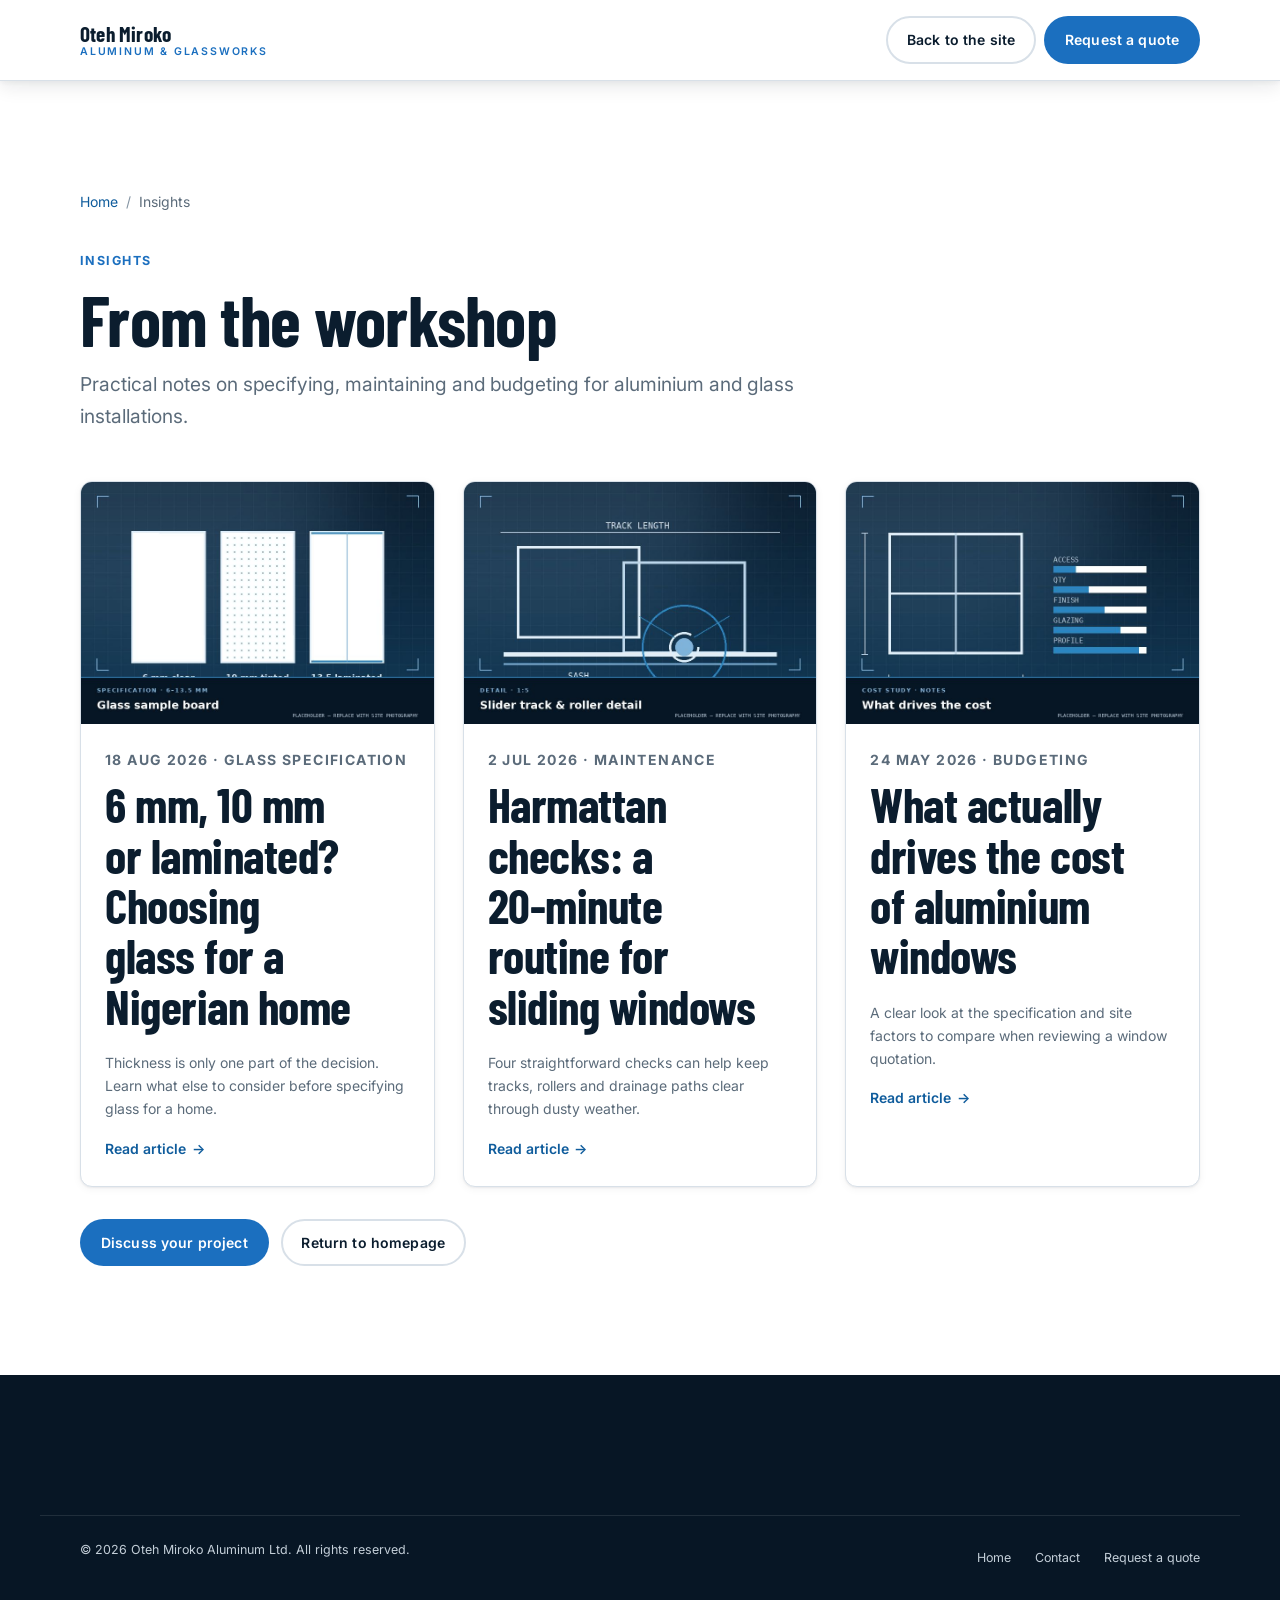
==== insights/index.html @ 76979c0b "Fix site navigation and wire destinations Co-authored-by: arena-agent <297053741+arena-agent@users.n" ====
<!DOCTYPE html>
<html lang="en">
<head>
  <meta charset="utf-8">
  <meta name="viewport" content="width=device-width, initial-scale=1">
  <title>Workshop Insights | Oteh Miroko Aluminum</title>
  <meta name="description" content="Practical notes on choosing glass, maintaining sliding windows and budgeting for aluminium windows in Nigeria.">
  <meta name="theme-color" content="#0B1D2E">
  <link rel="canonical" href="https://www.otehmirokoaluminum.com/insights/">
  <meta property="og:type" content="website">
  <meta property="og:site_name" content="Oteh Miroko Aluminum">
  <meta property="og:title" content="Workshop Insights | Oteh Miroko Aluminum">
  <meta property="og:description" content="Practical notes on specifying, maintaining and budgeting for aluminium and glass installations.">
  <meta property="og:url" content="https://www.otehmirokoaluminum.com/insights/">
  <link rel="icon" href="../images/logo.png">
  <link rel="apple-touch-icon" href="../images/apple-touch-icon.png">
  <link rel="preconnect" href="https://fonts.googleapis.com">
  <link rel="preconnect" href="https://fonts.gstatic.com" crossorigin>
  <link rel="stylesheet" href="https://fonts.googleapis.com/css2?family=Barlow+Condensed:wght@500;600;700&family=Inter:wght@400;500;600;700&display=swap">
  <link rel="stylesheet" href="../css/styles.css">
</head>
<body>
  <a class="skip-link" href="#main">Skip to main content</a>
  <header class="site-header" data-scrolled="true">
    <div class="container header__inner">
      <a class="brand" href="../index.html#home" aria-label="Oteh Miroko Aluminum — home">
        <span class="brand__text"><strong>Oteh Miroko</strong><span>Aluminum &amp; Glassworks</span></span>
      </a>
      <div class="nav__cta">
        <a class="btn btn--ghost" href="../index.html#blog">Back to the site</a>
        <a class="btn btn--primary" href="../index.html#quote">Request a quote</a>
      </div>
    </div>
  </header>

  <main id="main" class="section article-page">
    <div class="container">
      <nav aria-label="Breadcrumb">
        <ol class="breadcrumbs">
          <li><a href="../index.html#home">Home</a></li>
          <li aria-current="page">Insights</li>
        </ol>
      </nav>
      <header class="insights-index__head">
        <p class="eyebrow">Insights</p>
        <h1 class="section__title">From the workshop</h1>
        <p class="section__lede">Practical notes on specifying, maintaining and budgeting for aluminium and glass installations.</p>
      </header>

      <ul class="posts" role="list">
        <li class="post">
          <a class="post__link" href="glass-specification.html">
            <img src="../images/blog-glass-types.jpg" alt="Sample squares of clear, tinted and laminated glass stacked on a workshop bench" width="800" height="560" loading="lazy" decoding="async">
            <div class="post__body">
              <p class="post__meta"><time datetime="2026-08-18">18 Aug 2026</time> · <span>Glass specification</span></p>
              <h2>6 mm, 10 mm or laminated? Choosing glass for a Nigerian home</h2>
              <p>Thickness is only one part of the decision. Learn what else to consider before specifying glass for a home.</p>
              <span class="link-arrow">Read article <span aria-hidden="true">→</span></span>
            </div>
          </a>
        </li>
        <li class="post">
          <a class="post__link" href="window-maintenance.html">
            <img src="../images/blog-maintenance.jpg" alt="Technician applying silicone sealant along an aluminium window frame during maintenance" width="800" height="560" loading="lazy" decoding="async">
            <div class="post__body">
              <p class="post__meta"><time datetime="2026-07-02">2 Jul 2026</time> · <span>Maintenance</span></p>
              <h2>Harmattan checks: a 20-minute routine for sliding windows</h2>
              <p>Four straightforward checks can help keep tracks, rollers and drainage paths clear through dusty weather.</p>
              <span class="link-arrow">Read article <span aria-hidden="true">→</span></span>
            </div>
          </a>
        </li>
        <li class="post">
          <a class="post__link" href="window-cost-factors.html">
            <img src="../images/blog-cost-factors.jpg" alt="Aluminium profile offcuts and shop drawings on a fabrication table" width="800" height="560" loading="lazy" decoding="async">
            <div class="post__body">
              <p class="post__meta"><time datetime="2026-05-24">24 May 2026</time> · <span>Budgeting</span></p>
              <h2>What actually drives the cost of aluminium windows</h2>
              <p>A clear look at the specification and site factors to compare when reviewing a window quotation.</p>
              <span class="link-arrow">Read article <span aria-hidden="true">→</span></span>
            </div>
          </a>
        </li>
      </ul>

      <div class="insights-index__actions">
        <a class="btn btn--primary" href="../index.html#quote">Discuss your project</a>
        <a class="btn btn--ghost" href="../index.html#home">Return to homepage</a>
      </div>
    </div>
  </main>

  <footer class="site-footer">
    <div class="container footer__bar">
      <p>© 2026 Oteh Miroko Aluminum Ltd. All rights reserved.</p>
      <ul role="list">
        <li><a href="../index.html#home">Home</a></li>
        <li><a href="../index.html#contact">Contact</a></li>
        <li><a href="../index.html#quote">Request a quote</a></li>
      </ul>
    </div>
  </footer>
</body>
</html>
---- css/styles.css ----
/* =============================================================================
   OTEH MIROKO ALUMINUM — stylesheet
   -----------------------------------------------------------------------------
   Contents
   01. Design tokens (colour, type, spacing, elevation)
   02. Reset & base
   03. Utilities (container, buttons, links, eyebrows, forms primitives)
   04. Header & navigation
   05. Hero
   06. Strip / About
   07. Services
   08. Projects gallery
   09. Process (dark section)
   10. Testimonials carousel
   11. Blog cards
   12. Quote form
   13. Contact & map
   14. CTA band, Footer, Floaters
   15. Lightbox, overlay, toast
   16. Motion, reveal animations, scrollbar
   17. Print
   -----------------------------------------------------------------------------
   Approach: mobile-first, one breakpoint ladder (640 / 900 / 1200).
   All colour and type decisions live in tokens so the brand can be re-skinned
   by editing section 01 only.
   ============================================================================= */

/* =============================================================================
   01. DESIGN TOKENS
   Brand palette interprets the brief's "silver, blue, white" as:
   deep navy structure + engineering blue accent + brushed-silver neutrals.
   ============================================================================= */
:root {
  /* --- Brand colour --- */
  --navy-900: #071625;   /* darkest — footer, dark sections */
  --navy-800: #0b1d2e;   /* primary dark surface */
  --navy-700: #123a58;   /* raised dark surface, hovers */
  --blue-700: #0f5c9c;
  --blue-600: #1b6fbf;   /* primary action colour */
  --blue-500: #2e86c1;   /* accent / brand mark */
  --blue-300: #7fb3d9;   /* dark-surface accents */
  --blue-050: #eaf3fb;   /* tinted section background */

  --silver-900: #5b6b7a; /* secondary text */
  --silver-700: #8494a3;
  --silver-400: #c3ced8;
  --silver-300: #d8e0e8; /* borders */
  --silver-200: #e8eef4; /* tinted surface */
  --silver-100: #f4f7fa; /* light surface */
  --white: #ffffff;

  --success: #1e7d4f;
  --danger: #b32d2d;
  --warn: #a76500;

  /* --- Semantic aliases --- */
  --bg: var(--white);
  --bg-tint: var(--silver-100);
  --surface: var(--white);
  --surface-2: var(--silver-200);
  --text: var(--navy-800);
  --text-muted: var(--silver-900);
  --border: var(--silver-300);
  --brand: var(--blue-600);
  --brand-dark: var(--blue-700);
  --focus: #0b5fa5;

  /* --- Type --- */
  --font-display: "Barlow Condensed", "Arial Narrow", system-ui, sans-serif;
  --font-body: "Inter", system-ui, -apple-system, "Segoe UI", Roboto, Arial, sans-serif;

  /* Fluid type: clamp(min, preferred, max) removes most media-query work */
  --fs-xs: 0.78rem;
  --fs-sm: 0.875rem;
  --fs-base: clamp(1rem, 0.96rem + 0.2vw, 1.0625rem);
  --fs-lg: clamp(1.0625rem, 1rem + 0.35vw, 1.2rem);
  --fs-h4: clamp(1.0625rem, 1rem + 0.4vw, 1.25rem);
  --fs-h3: clamp(1.2rem, 1.05rem + 0.7vw, 1.5rem);
  --fs-h2: clamp(1.85rem, 1.35rem + 2.3vw, 3rem);
  --fs-h1: clamp(2.35rem, 1.4rem + 4.4vw, 4.4rem);

  /* --- Space & shape --- */
  --space-1: 0.25rem;
  --space-2: 0.5rem;
  --space-3: 0.75rem;
  --space-4: 1rem;
  --space-5: 1.5rem;
  --space-6: 2rem;
  --space-7: 3rem;
  --space-8: 4rem;
  --section-y: clamp(3.5rem, 2rem + 6vw, 7rem);
  --container: 1200px;
  --gutter: clamp(1rem, 0.4rem + 3vw, 2.5rem);
  --radius-sm: 6px;
  --radius: 12px;
  --radius-lg: 18px;

  /* --- Elevation: layered, low-contrast shadows read as "machined" not "floaty" --- */
  --shadow-1: 0 1px 2px rgba(7, 22, 37, .06), 0 2px 8px rgba(7, 22, 37, .05);
  --shadow-2: 0 6px 18px rgba(7, 22, 37, .09), 0 2px 6px rgba(7, 22, 37, .05);
  --shadow-3: 0 18px 45px rgba(7, 22, 37, .16);

  --header-h: 72px;
  --ease: cubic-bezier(.22, .61, .36, 1);
  --dur: 220ms;
}

/* =============================================================================
   02. RESET & BASE
   ============================================================================= */
*, *::before, *::after { box-sizing: border-box; }

/* Component display rules (e.g. grid/flex) must never override the HTML
   hidden attribute; otherwise transparent overlays can block every click. */
[hidden] { display: none !important; }

html {
  -webkit-text-size-adjust: 100%;
  /* scroll-behavior set here is the single source of truth for anchor jumps;
     JS respects prefers-reduced-motion by reading this same logic. */
  scroll-behavior: smooth;
  scroll-padding-top: calc(var(--header-h) + 16px);
}

body {
  margin: 0;
  background: var(--bg);
  color: var(--text);
  font-family: var(--font-body);
  font-size: var(--fs-base);
  line-height: 1.65;
  -webkit-font-smoothing: antialiased;
  overflow-x: hidden;
}

/* Lock scroll when the drawer or lightbox is open */
body.is-locked { overflow: hidden; }

img, svg, video { max-width: 100%; height: auto; display: block; }
figure { margin: 0; }
ul, ol { margin: 0; padding: 0; }
li { list-style: none; }            /* lists are used for layout, not bullets */
address { font-style: normal; }

h1, h2, h3, h4 {
  font-family: var(--font-display);
  font-weight: 700;
  line-height: 1.05;
  letter-spacing: -0.01em;
  margin: 0 0 var(--space-3);
  text-wrap: balance;               /* avoids orphan words in headings */
}
h1 { font-size: var(--fs-h1); }
h2 { font-size: var(--fs-h2); }
h3 { font-size: var(--fs-h3); letter-spacing: 0; }
h4 { font-size: var(--fs-h4); }
p { margin: 0 0 var(--space-4); }
p:last-child { margin-bottom: 0; }

a { color: var(--brand-dark); text-underline-offset: 3px; }
a:hover { color: var(--brand); }

/* Visible, high-contrast focus ring everywhere (WCAG 2.4.7 / 1.4.11) */
:focus-visible {
  outline: 3px solid var(--focus);
  outline-offset: 2px;
  border-radius: 3px;
}
/* Dark surfaces need a light ring to stay visible */
.section--dark :focus-visible,
.site-footer :focus-visible,
.hero :focus-visible,
.lightbox :focus-visible,
.cta-band :focus-visible { outline-color: #9fd0ff; }

/* Skip link: off-canvas until focused */
.skip-link {
  position: absolute; left: -9999px; top: 0; z-index: 100;
  background: var(--navy-800); color: var(--white);
  padding: var(--space-3) var(--space-4); border-radius: 0 0 var(--radius-sm) 0;
  font-weight: 600; text-decoration: none;
}
.skip-link:focus { left: 0; color: var(--white); }

/* Screen-reader-only text that becomes visible on focus */
.sr-only {
  position: absolute; width: 1px; height: 1px; padding: 0; margin: -1px;
  overflow: hidden; clip: rect(0 0 0 0); white-space: nowrap; border: 0;
}

/* =============================================================================
   03. UTILITIES
   ============================================================================= */
.container {
  width: 100%;
  max-width: var(--container);
  margin-inline: auto;
  padding-inline: var(--gutter);
}

.section { padding-block: var(--section-y); }
.section--tint { background: var(--bg-tint); }
.section--dark { background: var(--navy-800); color: var(--silver-200); }
.section--dark .section__title,
.section--dark h3 { color: var(--white); }
.section--dark .section__lede { color: var(--silver-400); }

.section__head { max-width: 68ch; margin-bottom: var(--space-7); }
.section__head--split {
  max-width: none;
  display: grid;
  gap: var(--space-5);
  align-items: end;
}
.section__title { margin-bottom: var(--space-3); }
.section__lede { color: var(--text-muted); font-size: var(--fs-lg); margin: 0; }

.eyebrow {
  display: inline-flex; align-items: center; gap: var(--space-2);
  font-family: var(--font-body);
  font-size: var(--fs-xs);
  font-weight: 700;
  letter-spacing: .12em;
  text-transform: uppercase;
  color: var(--brand);
  margin: 0 0 var(--space-3);
}
.eyebrow--light { color: var(--blue-300); }
.eyebrow__dot {
  width: 8px; height: 8px; border-radius: 50%;
  background: currentColor;
  box-shadow: 0 0 0 4px color-mix(in srgb, currentColor 22%, transparent);
}

.lede { font-size: var(--fs-lg); color: var(--text-muted); }
.grad {
  background: linear-gradient(100deg, var(--blue-300), var(--white) 60%, var(--blue-300));
  -webkit-background-clip: text; background-clip: text;
  color: transparent;
}

/* ---- Buttons --------------------------------------------------------------*/
.btn {
  --btn-bg: var(--brand);
  --btn-fg: var(--white);
  display: inline-flex; align-items: center; justify-content: center; gap: var(--space-2);
  padding: 0.72em 1.35em;
  min-height: 46px;                 /* comfortable touch target (WCAG 2.5.8) */
  border: 2px solid transparent;
  border-radius: 999px;
  background: var(--btn-bg); color: var(--btn-fg);
  font-family: var(--font-body);
  font-size: var(--fs-sm);
  font-weight: 600;
  letter-spacing: .01em;
  text-decoration: none;
  cursor: pointer;
  transition: transform var(--dur) var(--ease), box-shadow var(--dur) var(--ease),
              background-color var(--dur) var(--ease), color var(--dur) var(--ease),
              border-color var(--dur) var(--ease);
}
.btn:hover { transform: translateY(-2px); box-shadow: var(--shadow-2); color: var(--btn-fg); }
.btn:active { transform: translateY(0); }
.btn--lg { font-size: var(--fs-base); padding: 0.85em 1.75em; min-height: 54px; }
.btn--primary { --btn-bg: var(--blue-600); }
.btn--primary:hover { --btn-bg: var(--blue-700); }
.btn--ghost {
  --btn-bg: transparent; --btn-fg: var(--navy-800);
  border-color: var(--silver-300);
}
.btn--ghost:hover { --btn-bg: var(--silver-100); }
.btn--outline {
  --btn-bg: transparent; --btn-fg: var(--white);
  border-color: rgba(255, 255, 255, .55);
}
.btn--outline:hover { --btn-bg: rgba(255, 255, 255, .12); border-color: var(--white); }
.section--dark .btn--outline { --btn-fg: var(--white); }
.btn[disabled], .btn[aria-disabled="true"] { opacity: .6; pointer-events: none; }
.btn .icon { flex: none; }
.btn.is-loading .btn__label { opacity: .75; }
.btn__label { transition: opacity var(--dur) var(--ease); }

/* Inline "read more" style link with sliding arrow */
.link-arrow {
  display: inline-flex; align-items: center; gap: .4em;
  font-weight: 600; font-size: var(--fs-sm);
  color: var(--brand-dark); text-decoration: none;
  border-bottom: 2px solid transparent;
}
.link-arrow span { transition: transform var(--dur) var(--ease); }
.link-arrow:hover { border-bottom-color: currentColor; }
.link-arrow:hover span { transform: translateX(4px); }

/* ---- Tick lists ------------------------------------------------------------*/
.ticks { display: grid; gap: var(--space-3); margin: var(--space-5) 0; }
.ticks li {
  position: relative; padding-left: 2rem; font-size: var(--fs-sm); color: var(--text-muted);
}
.ticks li::before {
  content: ""; position: absolute; left: 0; top: .45em;
  width: 1.1em; height: .6em;
  border-left: 2.5px solid var(--brand); border-bottom: 2.5px solid var(--brand);
  transform: rotate(-45deg);
}
.ticks li strong { color: var(--text); }
.ticks--light li { color: var(--silver-400); }
.ticks--light li strong { color: var(--white); }
.ticks--light li::before { border-color: var(--blue-300); }

/* ---- Layout grids ----------------------------------------------------------*/
.grid-2 { display: grid; gap: clamp(1.75rem, 4vw, 4rem); align-items: start; }
/* Wide variant: used by the About block so the copy column out-weighs the photo */
.grid-2--wide { align-items: center; }

/* Generic responsive 2-up / 3-up pattern used by several sections */
.cards, .posts, .process, .gallery {
  display: grid;
  gap: clamp(1rem, 2.5vw, 1.75rem);
}

/* =============================================================================
   04. HEADER & NAVIGATION
   ============================================================================= */
.site-header {
  position: sticky; top: 0; z-index: 60;
  background: rgba(255, 255, 255, .92);
  -webkit-backdrop-filter: saturate(180%) blur(14px);
  backdrop-filter: saturate(180%) blur(14px);
  border-bottom: 1px solid var(--silver-300);
  transition: box-shadow var(--dur) var(--ease), background-color var(--dur) var(--ease);
}
.site-header[data-scrolled="true"] { box-shadow: var(--shadow-2); }

.header__inner {
  min-height: var(--header-h);
  display: flex; align-items: center; justify-content: space-between; gap: var(--space-4);
}

.brand {
  display: inline-flex; align-items: center; gap: var(--space-3);
  text-decoration: none; color: inherit; flex: none;
}
.brand__mark svg { display: block; }
.brand__text { display: grid; line-height: 1.05; }
.brand__text strong {
  font-family: var(--font-display); font-size: 1.32rem; font-weight: 700;
  letter-spacing: .01em; color: var(--navy-800);
}
.brand__text span {
  font-size: .66rem; font-weight: 600; letter-spacing: .17em;
  text-transform: uppercase; color: var(--brand);
}

/* Desktop nav */
.nav { display: flex; align-items: center; gap: var(--space-5); }
.nav__list { display: flex; align-items: center; gap: var(--space-1); }
.nav__link {
  position: relative;
  display: inline-flex; align-items: center; gap: .35em;
  padding: .55rem .7rem;
  font-size: var(--fs-sm); font-weight: 600; color: var(--navy-800);
  text-decoration: none; border-radius: var(--radius-sm);
  transition: color var(--dur) var(--ease), background-color var(--dur) var(--ease);
}
.nav__link:hover { color: var(--brand-dark); background: var(--silver-100); }
/* Underline indicator for the active section (JS sets aria-current) */
.nav__link[aria-current="page"] { color: var(--brand-dark); }
.nav__link[aria-current="page"]::after {
  content: ""; position: absolute; left: .7rem; right: .7rem; bottom: .18rem;
  height: 2.5px; background: var(--brand); border-radius: 2px;
}
.nav__chev { transition: transform var(--dur) var(--ease); }

/* Services dropdown */
.nav__has-menu { position: relative; }
.nav__menu {
  position: absolute; top: calc(100% + 10px); left: 0; min-width: 260px;
  background: var(--white); border: 1px solid var(--silver-300);
  border-radius: var(--radius); box-shadow: var(--shadow-3);
  padding: var(--space-2);
  display: grid; gap: 2px;
  opacity: 0; visibility: hidden; transform: translateY(-8px);
  transition: opacity var(--dur) var(--ease), transform var(--dur) var(--ease), visibility var(--dur);
}
.nav__has-menu:hover .nav__menu,
.nav__has-menu:focus-within .nav__menu,
.nav__menu[data-open="true"] { opacity: 1; visibility: visible; transform: translateY(0); }
.nav__menu a {
  display: block; padding: .6rem .75rem; border-radius: var(--radius-sm);
  font-size: var(--fs-sm); font-weight: 500; color: var(--navy-800); text-decoration: none;
}
.nav__menu a:hover { background: var(--blue-050); color: var(--brand-dark); }
.nav__cta { display: flex; align-items: center; gap: var(--space-2); }

/* Hamburger */
.nav-toggle {
  display: none;
  width: 48px; height: 48px; padding: 0;
  background: transparent; border: 1px solid var(--silver-300);
  border-radius: var(--radius-sm); cursor: pointer;
}
.nav-toggle__bars { display: grid; gap: 5px; margin: 0 auto; width: 22px; }
.nav-toggle__bars i {
  display: block; height: 2.5px; background: var(--navy-800); border-radius: 2px;
  transition: transform var(--dur) var(--ease), opacity var(--dur) var(--ease);
}
.nav-toggle[aria-expanded="true"] i:nth-child(1) { transform: translateY(7.5px) rotate(45deg); }
.nav-toggle[aria-expanded="true"] i:nth-child(2) { opacity: 0; }
.nav-toggle[aria-expanded="true"] i:nth-child(3) { transform: translateY(-7.5px) rotate(-45deg); }

/* Scroll progress bar */
.scroll-progress {
  height: 3px; width: 0;
  background: linear-gradient(90deg, var(--blue-500), var(--blue-700));
  transition: width 90ms linear;
}

/* =============================================================================
   05. HERO
   ============================================================================= */
.hero {
  position: relative;
  isolation: isolate;
  min-height: clamp(560px, 88vh, 900px);
  display: grid; align-items: center;
  padding-block: clamp(3rem, 8vw, 6rem) clamp(4rem, 9vw, 7rem);
  background: var(--navy-900);
  color: var(--white);
  overflow: hidden;
}
.hero__media { position: absolute; inset: 0; z-index: -2; }
.hero__media img { width: 100%; height: 100%; object-fit: cover; object-position: center 40%; }
.hero__scrim {
  position: absolute; inset: 0;
  background:
    linear-gradient(180deg, rgba(7,22,37,.92) 0%, rgba(7,22,37,.72) 42%, rgba(7,22,37,.94) 100%),
    linear-gradient(90deg, rgba(7,22,37,.9) 0%, rgba(7,22,37,.35) 65%, transparent 100%);
}
/* Decorative mullion grid: pure CSS, reinforces the product metaphor */
.hero__grid {
  position: absolute; inset: 0; z-index: -1; pointer-events: none;
  background-image:
    linear-gradient(to right, rgba(255,255,255,.055) 1px, transparent 1px),
    linear-gradient(to bottom, rgba(255,255,255,.055) 1px, transparent 1px);
  background-size: 96px 96px;
  mask-image: linear-gradient(180deg, transparent, #000 30%, #000 70%, transparent);
}
.hero__inner { max-width: 60rem; }
.hero__title { font-size: var(--fs-h1); margin-bottom: var(--space-4); }
.hero__lede {
  font-size: clamp(1.02rem, .95rem + .5vw, 1.25rem);
  color: #d5e2ee; max-width: 46rem; margin-bottom: var(--space-6);
}
.hero__actions { display: flex; flex-wrap: wrap; gap: var(--space-3); margin-bottom: var(--space-7); }

.stats {
  display: grid; grid-template-columns: repeat(2, minmax(0, 1fr));
  gap: var(--space-5) var(--space-4);
  margin: 0; padding-top: var(--space-6);
  border-top: 1px solid rgba(255,255,255,.16);
}
.stat dt {
  order: 2; font-size: var(--fs-xs); letter-spacing: .06em; text-transform: uppercase;
  color: var(--silver-400); font-weight: 600; margin-top: .35rem;
}
.stat dd {
  order: 1; margin: 0;
  font-family: var(--font-display); font-size: clamp(1.9rem, 1.3rem + 2vw, 2.8rem);
  font-weight: 700; line-height: 1; color: var(--white);
}
.stat { display: flex; flex-direction: column; }

/* =============================================================================
   06. MATERIAL STRIP / ABOUT
   ============================================================================= */
.strip { background: var(--navy-800); color: var(--silver-300); padding-block: var(--space-5); }
.strip__label {
  font-size: var(--fs-xs); text-transform: uppercase; letter-spacing: .14em;
  font-weight: 700; color: var(--blue-300); margin: 0 0 var(--space-3);
}
.strip__list {
  display: flex; flex-wrap: wrap; gap: var(--space-3) var(--space-6);
  font-size: var(--fs-sm); font-weight: 500;
}
.strip__list li { position: relative; }
.strip__list li + li::before {
  content: ""; position: absolute; left: calc(var(--space-6) / -2); top: 50%;
  width: 4px; height: 4px; border-radius: 50%; background: var(--blue-500);
  transform: translate(-50%, -50%);
}

.about__copy { max-width: 46rem; }
.about__media { position: relative; }
.about__media img {
  width: 100%; border-radius: var(--radius-lg); box-shadow: var(--shadow-3);
  aspect-ratio: 4 / 5; object-fit: cover;
}
.badge-card {
  position: absolute; right: clamp(-1rem, -2vw, 0rem); bottom: clamp(-1rem, -2vw, 1rem);
  max-width: 20rem;
  background: var(--white); border: 1px solid var(--silver-300);
  border-left: 4px solid var(--brand);
  border-radius: var(--radius); box-shadow: var(--shadow-3);
  padding: var(--space-4) var(--space-5);
}
.badge-card strong { display: block; font-family: var(--font-display); font-size: 1.15rem; }
.badge-card span { font-size: var(--fs-sm); color: var(--text-muted); }
.about__actions { display: flex; flex-wrap: wrap; align-items: center; gap: var(--space-5); margin-top: var(--space-6); }

/* =============================================================================
   07. SERVICES
   ============================================================================= */
.cards { grid-template-columns: 1fr; }
.card {
  position: relative;
  background: var(--surface);
  border: 1px solid var(--silver-300);
  border-radius: var(--radius);
  padding: var(--space-5);
  box-shadow: var(--shadow-1);
  transition: transform var(--dur) var(--ease), box-shadow var(--dur) var(--ease),
              border-color var(--dur) var(--ease);
}
.card::after {                       /* top accent line grows on hover */
  content: ""; position: absolute; left: var(--space-5); right: var(--space-5); top: -1px;
  height: 3px; border-radius: 0 0 3px 3px;
  background: linear-gradient(90deg, var(--blue-500), var(--blue-700));
  transform: scaleX(0); transform-origin: left;
  transition: transform 320ms var(--ease);
}
.card:hover { transform: translateY(-4px); box-shadow: var(--shadow-2); border-color: var(--silver-400); }
.card:hover::after { transform: scaleX(1); }
.card__icon {
  display: inline-grid; place-items: center;
  width: 52px; height: 52px; margin-bottom: var(--space-4);
  border-radius: var(--radius-sm);
  background: var(--blue-050); color: var(--brand-dark);
}
.card h3 { margin-bottom: var(--space-2); }
.card p { font-size: var(--fs-sm); color: var(--text-muted); }
.card__meta { display: flex; flex-wrap: wrap; gap: var(--space-2); margin-top: var(--space-4); }
.card__meta li {
  font-size: var(--fs-xs); font-weight: 600; letter-spacing: .02em;
  padding: .28rem .6rem; border-radius: 999px;
  background: var(--silver-100); color: var(--silver-900); border: 1px solid var(--silver-300);
}
.card--cta {
  background: linear-gradient(150deg, var(--navy-800), var(--navy-700));
  border-color: transparent; color: var(--silver-200);
  display: flex; flex-direction: column; justify-content: center; gap: var(--space-3);
}
.card--cta h3 { color: var(--white); }
.card--cta p { color: var(--silver-300); }
.card--cta .btn { align-self: start; margin-top: var(--space-2); }

/* =============================================================================
   08. PROJECTS GALLERY
   ============================================================================= */
.filters { display: flex; flex-wrap: wrap; gap: var(--space-2); }
.filter {
  padding: .5rem 1rem; min-height: 42px;
  background: var(--white); color: var(--text-muted);
  border: 1px solid var(--silver-300); border-radius: 999px;
  font-family: var(--font-body); font-size: var(--fs-sm); font-weight: 600;
  cursor: pointer;
  transition: all var(--dur) var(--ease);
}
.filter:hover { border-color: var(--silver-400); color: var(--navy-800); }
.filter.is-active { background: var(--navy-800); border-color: var(--navy-800); color: var(--white); }

.gallery { grid-template-columns: 1fr; }
.gallery__item { transition: opacity 260ms var(--ease), transform 260ms var(--ease); }
/* JS toggles [hidden] after the fade so layout collapses cleanly */
.gallery__item[hidden] { display: none; }
.gallery__item.is-fading { opacity: 0; transform: scale(.97); }

.gallery__link {
  position: relative; display: block; overflow: hidden;
  border-radius: var(--radius); background: var(--silver-200);
  aspect-ratio: 4 / 3;
  box-shadow: var(--shadow-1);
}
.gallery__link img {
  width: 100%; height: 100%; object-fit: cover;
  transition: transform 600ms var(--ease), filter var(--dur) var(--ease);
}
.gallery__link:hover img,
.gallery__link:focus-visible img { transform: scale(1.06); }
.gallery__zoom {
  position: absolute; right: var(--space-3); top: var(--space-3);
  width: 38px; height: 38px; display: grid; place-items: center;
  background: rgba(11, 29, 46, .78); color: var(--white);
  border-radius: 50%; font-size: 1.1rem;
  opacity: 0; transform: translateY(-6px);
  transition: opacity var(--dur) var(--ease), transform var(--dur) var(--ease);
}
.gallery__link:hover .gallery__zoom,
.gallery__link:focus-visible .gallery__zoom { opacity: 1; transform: translateY(0); }

.gallery figcaption {
  padding: var(--space-3) 0 0;
  display: flex; flex-direction: column;
}
.gallery figcaption strong { font-family: var(--font-display); font-size: 1.12rem; }
.gallery figcaption span { font-size: var(--fs-sm); color: var(--text-muted); }
.gallery__empty { text-align: center; color: var(--text-muted); padding-block: var(--space-6); }

/* =============================================================================
   09. PROCESS (dark)
   ============================================================================= */
.process { grid-template-columns: 1fr; counter-reset: step; }
.step {
  position: relative;
  padding: var(--space-5) 0 0;
  border-top: 1px solid rgba(255,255,255,.16);
}
.step__num {
  display: block; font-family: var(--font-display); font-size: 2.4rem;
  line-height: 1; color: var(--blue-500); margin-bottom: var(--space-2);
  opacity: .9;
}
.step h3 { font-size: 1.22rem; margin-bottom: var(--space-2); }
.step p { font-size: var(--fs-sm); color: var(--silver-400); }

.why {
  margin-top: var(--space-7); padding-top: var(--space-6);
  border-top: 1px solid rgba(255,255,255,.16);
}
.why__title { font-size: var(--fs-h3); margin-bottom: var(--space-5); }
.why__list { display: grid; gap: var(--space-5); }
.why__list li { display: grid; gap: .3rem; }
.why__list strong {
  font-family: var(--font-display); font-size: 1.15rem; color: var(--white); letter-spacing: .01em;
}
.why__list span { font-size: var(--fs-sm); color: var(--silver-400); }

/* =============================================================================
   10. TESTIMONIALS CAROUSEL
   ============================================================================= */
.carousel { position: relative; }
.carousel__viewport { overflow: hidden; }
.carousel__track {
  display: flex;
  transition: transform 480ms var(--ease);
  will-change: transform;
}
.carousel__slide { min-width: 100%; flex: 0 0 100%; padding: 2px; }
.quote {
  background: var(--white); border: 1px solid var(--silver-300);
  border-radius: var(--radius-lg); box-shadow: var(--shadow-1);
  padding: clamp(1.5rem, 3vw, 2.5rem);
  height: 100%;
  display: grid; gap: var(--space-4); align-content: start;
}
.quote__stars { color: #e8a33d; letter-spacing: .12em; font-size: 1.05rem; }
.quote blockquote { margin: 0; }
.quote blockquote p {
  font-family: var(--font-display); font-weight: 500;
  font-size: clamp(1.15rem, 1rem + .9vw, 1.6rem);
  line-height: 1.35; color: var(--navy-800); margin: 0;
}
.quote figcaption { display: grid; font-size: var(--fs-sm); }
.quote figcaption strong { color: var(--navy-800); }
.quote figcaption span { color: var(--text-muted); }

.carousel__controls {
  display: flex; align-items: center; justify-content: center;
  gap: var(--space-4); margin-top: var(--space-6);
}
.carousel__btn {
  width: 48px; height: 48px; display: grid; place-items: center;
  background: var(--white); border: 1px solid var(--silver-300);
  border-radius: 50%; color: var(--navy-800); cursor: pointer;
  transition: all var(--dur) var(--ease);
}
.carousel__btn:hover { background: var(--navy-800); color: var(--white); border-color: var(--navy-800); }
.carousel__dots { display: flex; gap: var(--space-2); }
.carousel__dot {
  width: 11px; height: 11px; padding: 0; border-radius: 50%;
  background: var(--silver-400); border: none; cursor: pointer;
  transition: all var(--dur) var(--ease);
}
.carousel__dot[aria-selected="true"] { background: var(--brand); width: 30px; border-radius: 999px; }

/* =============================================================================
   11. BLOG CARDS
   ============================================================================= */
.posts { grid-template-columns: 1fr; }
.post {
  background: var(--surface); border: 1px solid var(--silver-300);
  border-radius: var(--radius); overflow: hidden; box-shadow: var(--shadow-1);
  transition: transform var(--dur) var(--ease), box-shadow var(--dur) var(--ease);
}
.post:hover { transform: translateY(-4px); box-shadow: var(--shadow-2); }
.post__link { display: block; color: inherit; text-decoration: none; height: 100%; }
.post__link img { width: 100%; aspect-ratio: 16 / 11; object-fit: cover; }
.post__body { padding: var(--space-5); display: grid; gap: var(--space-2); }
.post__meta {
  font-size: var(--fs-xs); text-transform: uppercase; letter-spacing: .1em;
  font-weight: 700; color: var(--brand); margin: 0;
}
.post h3 { font-size: 1.25rem; margin: 0; }
.post__body p { font-size: var(--fs-sm); color: var(--text-muted); margin: 0; }
.post__body .link-arrow { margin-top: var(--space-2); }

/* =============================================================================
   ARTICLE / INSIGHTS PAGES
   ============================================================================= */
.article-page { min-height: 65vh; }
.breadcrumbs {
  display: flex; flex-wrap: wrap; align-items: center; gap: var(--space-2);
  margin-bottom: var(--space-6); color: var(--text-muted); font-size: var(--fs-sm);
}
.breadcrumbs li { list-style: none; }
.breadcrumbs li + li::before { content: "/"; margin-right: var(--space-2); color: var(--silver-700); }
.breadcrumbs a { color: var(--brand-dark); text-decoration: none; }
.breadcrumbs a:hover { text-decoration: underline; }
.article { max-width: 820px; margin-inline: auto; }
.article__header { margin-bottom: var(--space-6); }
.article__header .section__title { max-width: 20ch; }
.article__meta { color: var(--text-muted); font-size: var(--fs-sm); margin-top: var(--space-3); }
.article__hero { margin: 0 0 var(--space-7); }
.article__hero img { width: 100%; max-height: 520px; object-fit: cover; border-radius: var(--radius-lg); }
.article__content { display: grid; gap: var(--space-4); color: var(--text-muted); line-height: 1.8; }
.article__content h2 { color: var(--navy-800); margin: var(--space-4) 0 0; }
.article__content h3 { color: var(--navy-800); margin: var(--space-3) 0 0; }
.article__list { display: grid; gap: var(--space-3); padding-left: 1.25rem; }
.article__list li { list-style: disc; }
.article__cta {
  margin-top: var(--space-7); padding: clamp(1.25rem, 3vw, 2rem);
  display: flex; flex-wrap: wrap; align-items: center; justify-content: space-between;
  gap: var(--space-4); background: var(--silver-100); border: 1px solid var(--silver-300);
  border-radius: var(--radius-lg);
}
.article__cta h2 { margin: 0 0 var(--space-2); font-size: var(--fs-h3); }
.article__cta p { margin: 0; color: var(--text-muted); }
.insights-index__head { max-width: 70ch; margin-bottom: var(--space-7); }
.insights-index__actions { display: flex; flex-wrap: wrap; gap: var(--space-3); margin-top: var(--space-6); }

/* =============================================================================
   12. QUOTE FORM
   ============================================================================= */
.section--quote { background: linear-gradient(160deg, var(--navy-900), var(--navy-800) 55%, #0d3350); color: var(--silver-200); }
.section--quote .section__title { color: var(--white); }
.quote-intro .section__lede { color: var(--silver-400); }
.quote-intro__contact { display: grid; gap: var(--space-2); margin-top: var(--space-6); font-size: var(--fs-sm); }
.quote-intro__contact a { color: var(--white); font-weight: 600; text-decoration: none; }
.quote-intro__contact a:hover { color: var(--blue-300); text-decoration: underline; }

.form {
  background: var(--white); color: var(--text);
  border-radius: var(--radius-lg); box-shadow: var(--shadow-3);
  padding: clamp(1.25rem, 3vw, 2.25rem);
  display: grid; gap: var(--space-4);
}
.form__row { display: grid; gap: var(--space-4); }
.field { display: grid; gap: .4rem; }
.field label {
  font-size: var(--fs-sm); font-weight: 600; color: var(--navy-800);
}
.req { color: var(--danger); }
.opt { font-weight: 400; color: var(--text-muted); font-size: var(--fs-xs); }

/* Inputs: 16px min font-size prevents iOS Safari zoom-on-focus */
.form input[type="text"], .form input[type="tel"], .form input[type="email"],
.form input[type="file"], .form select, .form textarea {
  width: 100%; min-height: 50px;
  padding: .75rem .9rem;
  font-family: var(--font-body); font-size: 1rem; color: var(--text);
  background: var(--white);
  border: 1.5px solid var(--silver-300); border-radius: var(--radius-sm);
  transition: border-color var(--dur) var(--ease), box-shadow var(--dur) var(--ease);
}
.form textarea { min-height: 130px; resize: vertical; line-height: 1.6; }
.form select {
  appearance: none;
  background-image: url("data:image/svg+xml,%3Csvg xmlns='http://www.w3.org/2000/svg' viewBox='0 0 12 8'%3E%3Cpath d='M1 1.5 6 6.5l5-5' fill='none' stroke='%235b6b7a' stroke-width='1.8' stroke-linecap='round'/%3E%3C/svg%3E");
  background-repeat: no-repeat; background-position: right 1rem center; background-size: 12px;
  padding-right: 2.6rem;
}
.form input:hover, .form select:hover, .form textarea:hover { border-color: var(--silver-400); }
.form input:focus, .form select:focus, .form textarea:focus {
  border-color: var(--brand); box-shadow: 0 0 0 4px rgba(27, 111, 191, .16); outline: none;
}
/* Inputs use :focus (not :focus-visible) since only keyboard/typing reaches them;
   the box-shadow above is the visible focus indicator for WCAG 2.4.7. */

/* Error state: colour + icon + text, never colour alone (WCAG 1.4.1) */
.field.has-error input, .field.has-error select, .field.has-error textarea
{ border-color: var(--danger); background: #fdf5f5; }
.field.has-error input[type="checkbox"] { outline: 2px solid var(--danger); outline-offset: 2px; }
.field__error {
  display: flex; align-items: flex-start; gap: .4rem;
  font-size: var(--fs-xs); font-weight: 600; color: var(--danger); margin: 0;
}
.field__error::before { content: "⚠"; font-size: .95em; line-height: 1.5; }
.field__hint { font-size: var(--fs-xs); color: var(--text-muted); margin: 0; }

.field--check { grid-template-columns: auto 1fr; align-items: start; gap: .6rem; }
.field--check input[type="checkbox"] {
  width: 22px; height: 22px; margin-top: .15rem; accent-color: var(--brand);
}
.field--check label { font-weight: 500; font-size: var(--fs-sm); }
.field--check .field__error { grid-column: 1 / -1; }

/* File input styling with an accessible visually-hidden native control */
.form input[type="file"] { padding: .55rem; cursor: pointer; }
.form input[type="file"]::file-selector-button {
  margin-right: .75rem; padding: .5rem .9rem;
  background: var(--silver-100); color: var(--navy-800);
  border: 1px solid var(--silver-300); border-radius: var(--radius-sm);
  font-family: var(--font-body); font-weight: 600; font-size: var(--fs-sm); cursor: pointer;
}

.form__actions { display: flex; flex-wrap: wrap; align-items: center; gap: var(--space-4); }
.form__note { font-size: var(--fs-xs); color: var(--text-muted); margin: 0; }

/* Spinner: CSS-only, animated only while submitting */
.btn__spinner { display: none; width: 18px; height: 18px; border-radius: 50%;
  border: 2.5px solid rgba(255,255,255,.4); border-top-color: var(--white);
  animation: spin 700ms linear infinite; }
.btn.is-loading .btn__spinner { display: block; }
@keyframes spin { to { transform: rotate(360deg); } }

.form__status {
  padding: var(--space-4); border-radius: var(--radius-sm);
  font-size: var(--fs-sm); font-weight: 500;
  border-left: 4px solid var(--brand); background: var(--blue-050); color: var(--navy-800);
}
.form__status[data-state="success"] { border-left-color: var(--success); background: #eefaf3; }
.form__status[data-state="error"] { border-left-color: var(--danger); background: #fdf2f2; }

.hp { position: absolute; left: -9999px; opacity: 0; height: 0; overflow: hidden; }

/* =============================================================================
   13. CONTACT & MAP
   ============================================================================= */
.contact { display: grid; gap: clamp(1.5rem, 4vw, 3rem); }
.contact__info { align-content: start; min-width: 0; }
.contact__list { display: grid; gap: var(--space-5); }
.contact__list li { display: grid; grid-template-columns: auto 1fr; gap: var(--space-4); }
.contact__ico {
  display: grid; place-items: center;
  width: 46px; height: 46px; border-radius: var(--radius-sm);
  background: var(--blue-050); font-size: 1.15rem;
}
.contact__list h3 { font-family: var(--font-body); font-size: var(--fs-sm); font-weight: 700;
  text-transform: uppercase; letter-spacing: .1em; color: var(--brand); margin: 0 0 .25rem; }
.contact__list p, .contact__list address { font-size: var(--fs-sm); color: var(--text-muted); margin: 0; line-height: 1.7; }

.map { position: relative; min-height: 380px; border-radius: var(--radius-lg); overflow: hidden; box-shadow: var(--shadow-2); border: 1px solid var(--silver-300); }
.map__poster { position: absolute; inset: 0; }
.map__poster img { width: 100%; height: 100%; object-fit: cover; }
.map__poster-body {
  position: absolute; left: 50%; top: 50%; transform: translate(-50%, -50%);
  width: min(92%, 22rem);
  background: rgba(255,255,255,.96); border-radius: var(--radius);
  padding: var(--space-5); text-align: center; box-shadow: var(--shadow-3);
}
.map__poster-body p { font-size: var(--fs-sm); color: var(--text-muted); }
.map__note { font-size: var(--fs-xs); color: var(--silver-900); margin: var(--space-3) 0 0; }
.map__frame { position: absolute; inset: 0; }
.map__frame iframe { width: 100%; height: 100%; border: 0; }

/* =============================================================================
   14. CTA BAND, FOOTER, FLOATERS
   ============================================================================= */
.cta-band {
  background: linear-gradient(120deg, var(--blue-700), var(--navy-800) 70%);
  color: var(--white);
  padding-block: var(--section-y);
}
.cta-band__inner { text-align: center; max-width: 52rem; margin-inline: auto; }
.cta-band h2 { color: var(--white); margin-bottom: var(--space-3); }
.cta-band p { color: #cfe0ef; font-size: var(--fs-lg); margin-bottom: var(--space-6); }
.cta-band__actions { display: flex; flex-wrap: wrap; gap: var(--space-3); justify-content: center; }

.site-footer {
  background: var(--navy-900); color: var(--silver-400);
  padding-top: clamp(3rem, 6vw, 5rem);
  font-size: var(--fs-sm);
}
.footer__grid { display: grid; gap: var(--space-7); }
.footer__brand { max-width: 34rem; }
.footer__logo {
  font-family: var(--font-display); font-size: 1.6rem; font-weight: 700;
  color: var(--white); margin: 0 0 var(--space-3);
}
.footer__logo span { color: var(--blue-300); }
.footer__blurb { max-width: 34ch; }
.socials { display: flex; gap: var(--space-3); margin-top: var(--space-5); }
.socials a {
  display: grid; place-items: center; width: 42px; height: 42px;
  border-radius: 50%; background: rgba(255,255,255,.07); color: var(--silver-300);
  transition: all var(--dur) var(--ease);
}
.socials a:hover { background: var(--blue-600); color: var(--white); transform: translateY(-3px); }

.footer__col h2 {
  font-family: var(--font-body); font-size: var(--fs-xs); font-weight: 700;
  text-transform: uppercase; letter-spacing: .12em; color: var(--white);
  margin: 0 0 var(--space-4);
}
.footer__col ul { display: grid; gap: var(--space-2); }
.footer__col a { color: var(--silver-400); text-decoration: none; }
.footer__col a:hover { color: var(--white); text-decoration: underline; }

.footer__bar {
  margin-top: clamp(2.5rem, 5vw, 4rem);
  padding-block: var(--space-5);
  border-top: 1px solid rgba(255,255,255,.1);
  display: flex; flex-wrap: wrap; gap: var(--space-3) var(--space-6);
  align-items: center; justify-content: space-between;
  font-size: var(--fs-xs);
}
.footer__bar ul { display: flex; gap: var(--space-5); }
.footer__bar a { color: var(--silver-400); text-decoration: none; }
.footer__bar a:hover { color: var(--white); }

.floaters {
  position: fixed; right: clamp(.75rem, 2vw, 1.5rem); bottom: clamp(.75rem, 2vw, 1.5rem);
  z-index: 55; display: grid; gap: var(--space-3);
}
.floater {
  width: 52px; height: 52px; display: grid; place-items: center;
  border: none; border-radius: 50%; cursor: pointer;
  box-shadow: var(--shadow-2); color: var(--white);
  transition: transform var(--dur) var(--ease), background-color var(--dur) var(--ease);
}
.floater:hover { transform: translateY(-3px) scale(1.04); }
.floater--wa { background: #25d366; }
.floater--top { background: var(--navy-800); }

/* =============================================================================
   15. LIGHTBOX / OVERLAY / TOAST
   ============================================================================= */
.overlay {
  position: fixed; inset: 0; z-index: 90;
  background: rgba(5, 15, 25, .7);
  -webkit-backdrop-filter: blur(3px); backdrop-filter: blur(3px);
  opacity: 0; transition: opacity var(--dur) var(--ease);
}
.overlay.is-open { opacity: 1; }

.lightbox {
  position: fixed; inset: 0; z-index: 100;
  display: grid; place-items: center;
  background: rgba(5, 13, 22, .95);
  padding: clamp(.75rem, 3vw, 2rem);
  opacity: 0; transition: opacity var(--dur) var(--ease);
}
.lightbox.is-open { opacity: 1; }
.lightbox__inner {
  position: relative; width: min(1100px, 100%);
  display: grid; place-items: center;
}
.lightbox__figure { display: grid; gap: var(--space-3); justify-items: center; width: 100%; }
.lightbox__figure img {
  max-height: min(72vh, 720px); width: auto; max-width: 100%;
  border-radius: var(--radius); box-shadow: var(--shadow-3);
  background: var(--navy-800);
}
.lightbox__figure figcaption {
  max-width: 68ch; text-align: center; color: var(--silver-300);
  font-size: var(--fs-sm); line-height: 1.6;
}
.lightbox__counter {
  font-size: var(--fs-xs); letter-spacing: .1em; color: var(--blue-300); margin: 0;
  font-weight: 600;
}
.lightbox__close {
  position: absolute; right: 0; top: -3.25rem;
  width: 46px; height: 46px; font-size: 1.9rem; line-height: 1;
  background: rgba(255,255,255,.1); color: var(--white);
  border: 1px solid rgba(255,255,255,.25); border-radius: 50%;
  cursor: pointer; transition: background-color var(--dur) var(--ease);
}
.lightbox__close:hover { background: rgba(255,255,255,.22); }
.lightbox__nav {
  position: absolute; top: 50%; transform: translateY(-50%);
  width: 52px; height: 52px; display: grid; place-items: center;
  background: rgba(255,255,255,.1); color: var(--white);
  border: 1px solid rgba(255,255,255,.25); border-radius: 50%;
  cursor: pointer; transition: background-color var(--dur) var(--ease);
}
.lightbox__nav:hover { background: rgba(255,255,255,.24); }
.lightbox__nav--prev { left: clamp(-.5rem, -2vw, -4.5rem); }
.lightbox__nav--next { right: clamp(-.5rem, -2vw, -4.5rem); }

.toast {
  position: fixed; left: 50%; bottom: 1.5rem; transform: translate(-50%, 140%);
  z-index: 110; max-width: min(92vw, 30rem);
  background: var(--navy-800); color: var(--white);
  padding: var(--space-4) var(--space-5); border-radius: var(--radius);
  box-shadow: var(--shadow-3); font-size: var(--fs-sm); font-weight: 500;
  transition: transform 320ms var(--ease);
}
.toast.is-open { transform: translate(-50%, 0); }
.toast[data-state="error"] { background: var(--danger); }

/* =============================================================================
   16. MOTION / REVEAL / SCROLLBAR
   ============================================================================= */
/* Progressive enhancement: content is fully visible with JS disabled.
   The inline script in <head> adds .js-ready to <html>, which "arms" the
   animation. Without JS these rules never apply, so nothing can be stranded
   at opacity:0 — a common cause of "blank page" SEO/no-JS failures. */
.reveal { opacity: 1; }
.js-ready .reveal { opacity: 0; transform: translateY(22px); }
.js-ready .reveal.is-visible {
  opacity: 1; transform: none;
  transition: opacity 620ms var(--ease), transform 620ms var(--ease);
}

/* Custom scrollbar (progressive enhancement; ignored by Firefox's older UA) */
::-webkit-scrollbar { width: 12px; height: 12px; }
::-webkit-scrollbar-track { background: var(--silver-100); }
::-webkit-scrollbar-thumb { background: var(--silver-400); border-radius: 999px; border: 3px solid var(--silver-100); }
::-webkit-scrollbar-thumb:hover { background: var(--silver-900); }

/* =============================================================================
   RESPONSIVE LADDER — mobile-first, three upward breakpoints
   ============================================================================= */

/* ---- ≥ 640px : large phones / small tablets ------------------------------- */
@media (min-width: 40em) {
  .stats { grid-template-columns: repeat(4, minmax(0, 1fr)); }
  .cards { grid-template-columns: repeat(2, minmax(0, 1fr)); }
  .gallery { grid-template-columns: repeat(2, minmax(0, 1fr)); }
  .process { grid-template-columns: repeat(2, minmax(0, 1fr)); }
  .posts { grid-template-columns: repeat(2, minmax(0, 1fr)); }
  .form__row { grid-template-columns: repeat(2, minmax(0, 1fr)); }
  .footer__grid { grid-template-columns: repeat(2, minmax(0, 1fr)); }
}

/* ---- ≥ 900px : tablets landscape / small laptops -------------------------- */
@media (min-width: 56.25em) {
  :root { --header-h: 80px; }
  .cards { grid-template-columns: repeat(3, minmax(0, 1fr)); }
  .posts { grid-template-columns: repeat(3, minmax(0, 1fr)); }
  .process { grid-template-columns: repeat(3, minmax(0, 1fr)); }
  .why__list { grid-template-columns: repeat(2, minmax(0, 1fr)); }
  .section__head--split { grid-template-columns: 1.4fr auto; }
  .grid-2 { grid-template-columns: repeat(2, minmax(0, 1fr)); align-items: center; }
  .footer__grid { grid-template-columns: 1.6fr 1fr 1fr 1fr; }
  .contact { grid-template-columns: 1fr 1.15fr; align-items: stretch; }
  .map { min-height: 100%; }
}

/* ---- ≥ 1200px : desktop --------------------------------------------------- */
@media (min-width: 75em) {
  .gallery { grid-template-columns: repeat(3, minmax(0, 1fr)); }
  .about__media img { aspect-ratio: 5 / 6; }
  .grid-2--wide { grid-template-columns: minmax(0, .85fr) minmax(0, 1.15fr); }
}

/* ---- Mobile navigation drawer (< 900px) ----------------------------------- */
@media (max-width: 56.24em) {
  .nav-toggle { display: block; }

  .nav {
    position: fixed; inset: var(--header-h) 0 0 auto;
    width: min(88vw, 360px);
    background: var(--white);
    border-left: 1px solid var(--silver-300);
    box-shadow: var(--shadow-3);
    flex-direction: column; align-items: stretch; justify-content: flex-start;
    gap: var(--space-3);
    padding: var(--space-5) var(--space-5) var(--space-8);
    overflow-y: auto;
    /* visibility:hidden (not just translate) so the off-canvas links can never
       receive focus while the drawer is closed. The 0s/300ms delay lets the
       slide-out animation finish before the element is hidden. */
    visibility: hidden;
    transform: translateX(105%);
    transition: transform 300ms var(--ease), visibility 0s linear 300ms;
    z-index: 60;
  }
  .nav.is-open {
    visibility: visible;
    transform: translateX(0);
    transition: transform 300ms var(--ease), visibility 0s;
  }
  .nav__list { flex-direction: column; align-items: stretch; gap: 2px; }
  .nav__link {
    padding: .85rem .5rem; font-size: 1.02rem;
    border-bottom: 1px solid var(--silver-200); border-radius: 0;
    justify-content: space-between;
  }
  .nav__link[aria-current="page"]::after { display: none; }
  .nav__link[aria-current="page"] { color: var(--brand-dark); background: var(--blue-050); }
  /* Dropdown becomes an accordion inside the drawer */
  .nav__menu {
    position: static; opacity: 1; visibility: visible; transform: none;
    box-shadow: none; border: none; padding: 0 0 var(--space-2) var(--space-3);
    display: none;
  }
  .nav__menu[data-open="true"] { display: grid; }
  .nav__has-menu > .nav__link[aria-expanded="true"] .nav__chev { transform: rotate(180deg); }
  .nav__cta { flex-direction: column; align-items: stretch; gap: var(--space-3); margin-top: var(--space-4); }
  .nav__cta .btn { width: 100%; }
  .map { min-height: 420px; }
}

/* =============================================================================
   17. PREFERS-REDUCED-MOTION (WCAG 2.3.3)
   Kill transform-based animation and smooth scroll, keep everything usable.
   ============================================================================= */
@media (prefers-reduced-motion: reduce) {
  html { scroll-behavior: auto; }
  *, *::before, *::after {
    animation-duration: .001ms !important;
    animation-iteration-count: 1 !important;
    transition-duration: .001ms !important;
    scroll-behavior: auto !important;
  }
  .js-ready .reveal, .js-ready .reveal.is-visible { opacity: 1; transform: none; }
  .btn:hover, .card:hover, .post:hover, .floater:hover { transform: none; }
  .carousel__track { transition: none; }
}

/* =============================================================================
   18. FORCED COLORS / HIGH CONTRAST (Windows HC mode)
   ============================================================================= */
@media (forced-colors: active) {
  .btn { border: 2px solid ButtonText; }
  .card, .post, .quote { border: 1px solid CanvasText; }
}

/* =============================================================================
   19. PRINT — keeps the price list / contact details usable on paper
   ============================================================================= */
@media print {
  .site-header, .floaters, .hero__media, .carousel__controls, .map, .form__actions { display: none !important; }
  body { color: #000; background: #fff; font-size: 11pt; }
  .hero, .section--dark, .cta-band, .site-footer, .section--quote {
    background: #fff !important; color: #000 !important;
  }
  .section--dark h2, .section--dark h3, .section--dark p { color: #000 !important; }
  a[href^="http"]::after { content: " (" attr(href) ")"; font-size: 9pt; }
  .gallery { grid-template-columns: repeat(2, 1fr); }
}
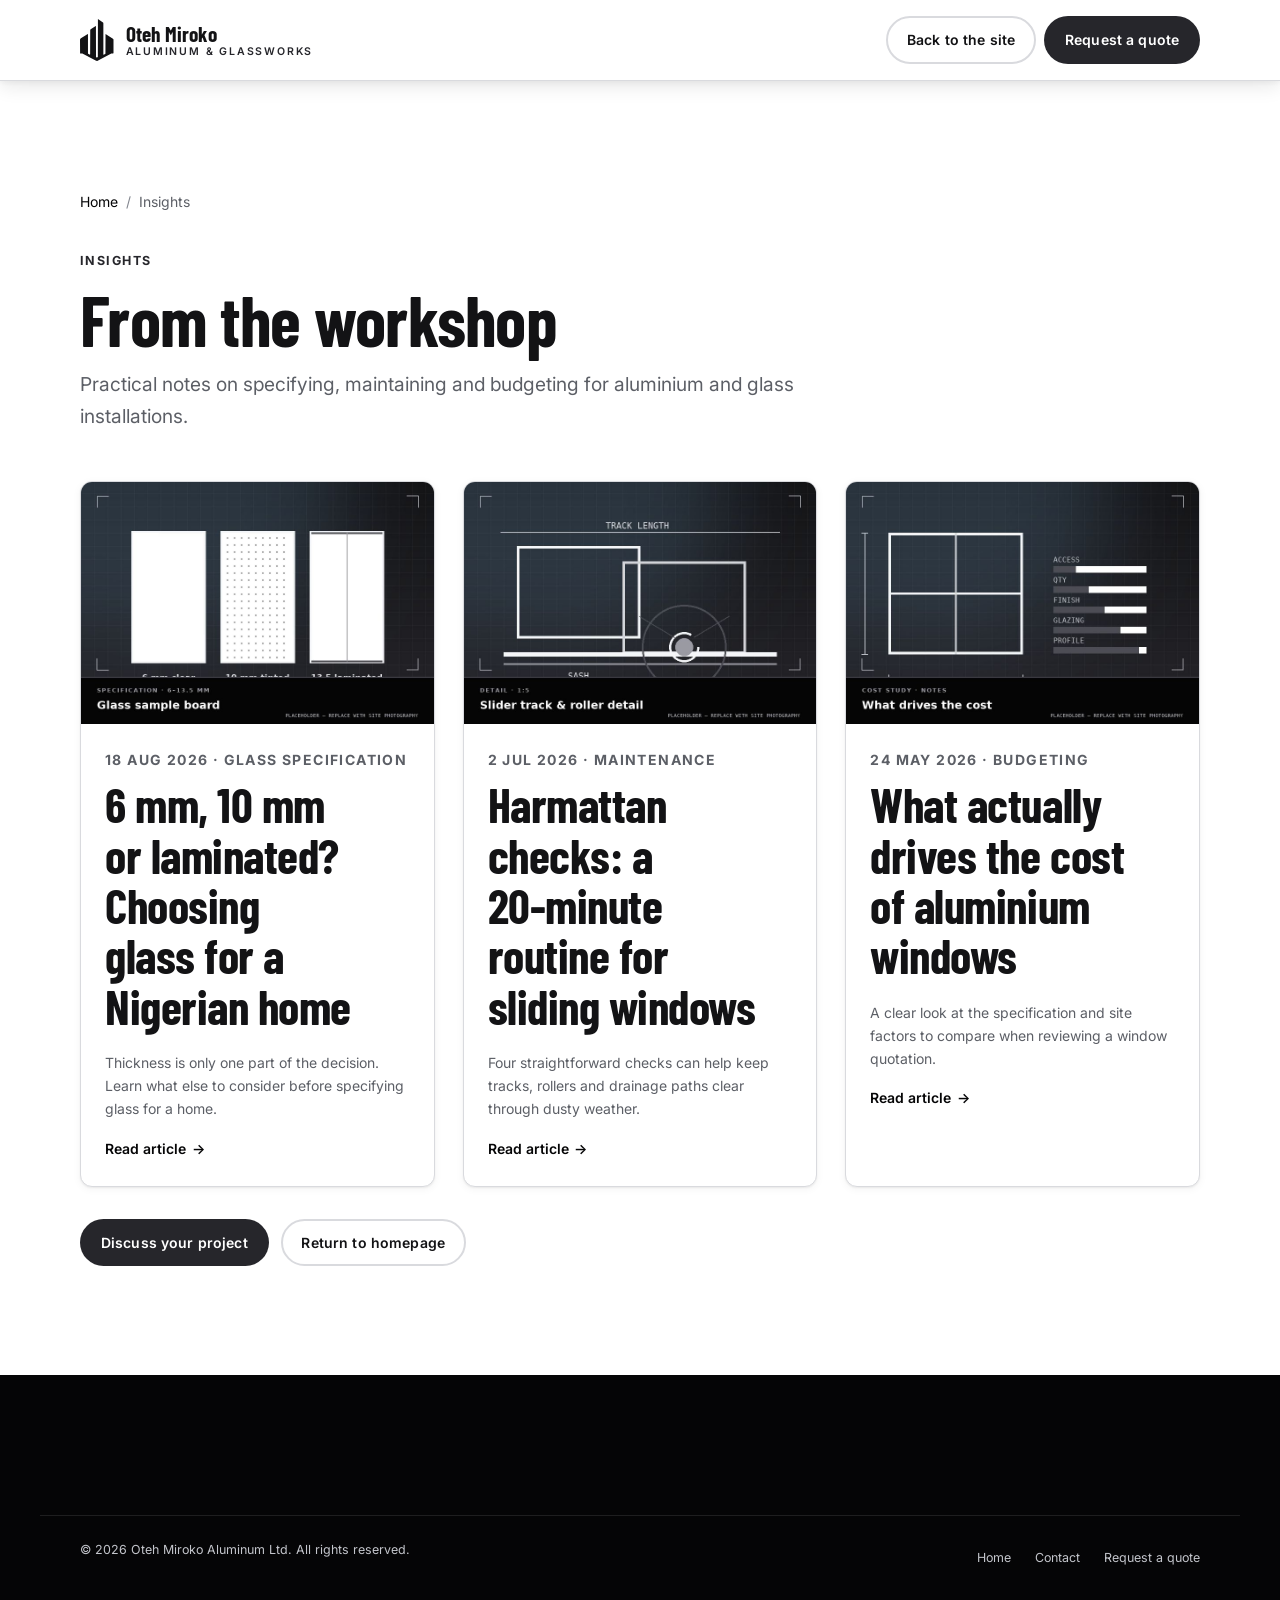
==== commit 62546cd5: "Rebrand to the official logo, move HQ to Abakaliki, add Vision section Brand - Trace the supplied lo" ====
--- a/insights/index.html
+++ b/insights/index.html
@@ -5,15 +5,17 @@
   <meta name="viewport" content="width=device-width, initial-scale=1">
   <title>Workshop Insights | Oteh Miroko Aluminum</title>
   <meta name="description" content="Practical notes on choosing glass, maintaining sliding windows and budgeting for aluminium windows in Nigeria.">
-  <meta name="theme-color" content="#0B1D2E">
+  <meta name="theme-color" content="#131315">
   <link rel="canonical" href="https://www.otehmirokoaluminum.com/insights/">
   <meta property="og:type" content="website">
   <meta property="og:site_name" content="Oteh Miroko Aluminum">
   <meta property="og:title" content="Workshop Insights | Oteh Miroko Aluminum">
   <meta property="og:description" content="Practical notes on specifying, maintaining and budgeting for aluminium and glass installations.">
   <meta property="og:url" content="https://www.otehmirokoaluminum.com/insights/">
-  <link rel="icon" href="../images/logo.png">
-  <link rel="apple-touch-icon" href="../images/apple-touch-icon.png">
+<!-- Icons — generated by tools/build_brand_assets.py -->
+<link rel="icon" href="../images/favicon.ico" sizes="any">
+<link rel="icon" href="../images/favicon.svg" type="image/svg+xml">
+<link rel="apple-touch-icon" href="../images/apple-touch-icon.png">
   <link rel="preconnect" href="https://fonts.googleapis.com">
   <link rel="preconnect" href="https://fonts.gstatic.com" crossorigin>
   <link rel="stylesheet" href="https://fonts.googleapis.com/css2?family=Barlow+Condensed:wght@500;600;700&family=Inter:wght@400;500;600;700&display=swap">
@@ -24,6 +26,12 @@
   <header class="site-header" data-scrolled="true">
     <div class="container header__inner">
       <a class="brand" href="../index.html#home" aria-label="Oteh Miroko Aluminum — home">
+        <!-- Brand mark — generated from tools/logo_path.py; run tools/build_brand_assets.py to refresh -->
+        <span class="brand__mark" aria-hidden="true">
+          <svg viewBox="0 0 92.5 116" width="33.5" height="42" role="img" focusable="false">
+            <path fill="currentColor" fill-rule="evenodd" d="M47.5 116 L44.5 115.5 L6.5 95.5 L0.25 95 L0 57 L0.5 55.25 L2.5 53.5 L21.5 41.25 L22 42 L22 95 L22.5 96.25 L27.5 98.5 L28 97 L28.25 30 L30.5 27.75 L43.5 19.5 L44 20 L44.25 105 L45.5 106 L48.5 105.75 L49.25 105 L49.5 0 L62.5 8.75 L63.75 10 L64.5 12 L64.5 98 L65.5 98.5 L70.25 96 L70.5 41.5 L92 55 L92.5 57 L92.5 94 L91.5 95.25 L86.5 95.5 Z"/>
+          </svg>
+        </span>
         <span class="brand__text"><strong>Oteh Miroko</strong><span>Aluminum &amp; Glassworks</span></span>
       </a>
       <div class="nav__cta">
--- a/css/styles.css
+++ b/css/styles.css
@@ -13,6 +13,7 @@
    09. Process (dark section)
    10. Testimonials carousel
    11. Blog cards
+   11b. Showcase / Vision  (film + framed tiles)
    12. Quote form
    13. Contact & map
    14. CTA band, Footer, Floaters
@@ -27,28 +28,27 @@
 
 /* =============================================================================
    01. DESIGN TOKENS
-   Brand palette interprets the brief's "silver, blue, white" as:
-   deep navy structure + engineering blue accent + brushed-silver neutrals.
+   Brand palette comes from the official logo: near-black charcoal ink for
+   structure and actions, warm-neutral silver for surfaces, text and borders.
    ============================================================================= */
 :root {
-  /* --- Brand colour --- */
-  --navy-900: #071625;   /* darkest — footer, dark sections */
-  --navy-800: #0b1d2e;   /* primary dark surface */
-  --navy-700: #123a58;   /* raised dark surface, hovers */
-  --blue-700: #0f5c9c;
-  --blue-600: #1b6fbf;   /* primary action colour */
-  --blue-500: #2e86c1;   /* accent / brand mark */
-  --blue-300: #7fb3d9;   /* dark-surface accents */
-  --blue-050: #eaf3fb;   /* tinted section background */
-
-  --silver-900: #5b6b7a; /* secondary text */
-  --silver-700: #8494a3;
-  --silver-400: #c3ced8;
-  --silver-300: #d8e0e8; /* borders */
-  --silver-200: #e8eef4; /* tinted surface */
-  --silver-100: #f4f7fa; /* light surface */
+  /* --- Brand colour: charcoal ink + zinc, from the official logo --- */
+  --ink-900: #050506;     /* darkest — footer, dark sections */
+  --ink-800: #131315;     /* primary dark surface */
+  --ink-700: #26262b;     /* raised dark surface, hovers, primary action */
+  --ink-500: #4d4d55;     /* accent / brand mark */
+  --ink-300: #9a9aa3;     /* dark-surface accents */
+  --ink-050: #f1f1f4;     /* tinted section background */
+
+  --silver-900: #5c5f66;  /* secondary text */
+  --silver-700: #83868f;
+  --silver-400: #c3c5cb;
+  --silver-300: #d9dade;  /* borders */
+  --silver-200: #e8e9ec;  /* tinted surface */
+  --silver-100: #f5f6f7;  /* light surface */
   --white: #ffffff;
 
+  --gold-500: #e8a33d;    /* rating stars — deliberately the only warm accent */
   --success: #1e7d4f;
   --danger: #b32d2d;
   --warn: #a76500;
@@ -58,12 +58,12 @@
   --bg-tint: var(--silver-100);
   --surface: var(--white);
   --surface-2: var(--silver-200);
-  --text: var(--navy-800);
+  --text: var(--ink-800);
   --text-muted: var(--silver-900);
   --border: var(--silver-300);
-  --brand: var(--blue-600);
-  --brand-dark: var(--blue-700);
-  --focus: #0b5fa5;
+  --brand: var(--ink-700);
+  --brand-dark: var(--ink-900);
+  --focus: #4a4a52;
 
   /* --- Type --- */
   --font-display: "Barlow Condensed", "Arial Narrow", system-ui, sans-serif;
@@ -96,9 +96,9 @@
   --radius-lg: 18px;
 
   /* --- Elevation: layered, low-contrast shadows read as "machined" not "floaty" --- */
-  --shadow-1: 0 1px 2px rgba(7, 22, 37, .06), 0 2px 8px rgba(7, 22, 37, .05);
-  --shadow-2: 0 6px 18px rgba(7, 22, 37, .09), 0 2px 6px rgba(7, 22, 37, .05);
-  --shadow-3: 0 18px 45px rgba(7, 22, 37, .16);
+  --shadow-1: 0 1px 2px rgba(5, 5, 6, .06), 0 2px 8px rgba(5, 5, 6, .05);
+  --shadow-2: 0 6px 18px rgba(5, 5, 6, .09), 0 2px 6px rgba(5, 5, 6, .05);
+  --shadow-3: 0 18px 45px rgba(5, 5, 6, .16);
 
   --header-h: 72px;
   --ease: cubic-bezier(.22, .61, .36, 1);
@@ -171,12 +171,12 @@
 .site-footer :focus-visible,
 .hero :focus-visible,
 .lightbox :focus-visible,
-.cta-band :focus-visible { outline-color: #9fd0ff; }
+.cta-band :focus-visible { outline-color: #f5f6f7; }
 
 /* Skip link: off-canvas until focused */
 .skip-link {
   position: absolute; left: -9999px; top: 0; z-index: 100;
-  background: var(--navy-800); color: var(--white);
+  background: var(--ink-800); color: var(--white);
   padding: var(--space-3) var(--space-4); border-radius: 0 0 var(--radius-sm) 0;
   font-weight: 600; text-decoration: none;
 }
@@ -200,7 +200,7 @@
 
 .section { padding-block: var(--section-y); }
 .section--tint { background: var(--bg-tint); }
-.section--dark { background: var(--navy-800); color: var(--silver-200); }
+.section--dark { background: var(--ink-800); color: var(--silver-200); }
 .section--dark .section__title,
 .section--dark h3 { color: var(--white); }
 .section--dark .section__lede { color: var(--silver-400); }
@@ -225,7 +225,7 @@
   color: var(--brand);
   margin: 0 0 var(--space-3);
 }
-.eyebrow--light { color: var(--blue-300); }
+.eyebrow--light { color: var(--ink-300); }
 .eyebrow__dot {
   width: 8px; height: 8px; border-radius: 50%;
   background: currentColor;
@@ -234,7 +234,7 @@
 
 .lede { font-size: var(--fs-lg); color: var(--text-muted); }
 .grad {
-  background: linear-gradient(100deg, var(--blue-300), var(--white) 60%, var(--blue-300));
+  background: linear-gradient(100deg, var(--silver-400), var(--white) 45%, var(--silver-300));
   -webkit-background-clip: text; background-clip: text;
   color: transparent;
 }
@@ -253,6 +253,7 @@
   font-size: var(--fs-sm);
   font-weight: 600;
   letter-spacing: .01em;
+  white-space: nowrap;
   text-decoration: none;
   cursor: pointer;
   transition: transform var(--dur) var(--ease), box-shadow var(--dur) var(--ease),
@@ -262,10 +263,10 @@
 .btn:hover { transform: translateY(-2px); box-shadow: var(--shadow-2); color: var(--btn-fg); }
 .btn:active { transform: translateY(0); }
 .btn--lg { font-size: var(--fs-base); padding: 0.85em 1.75em; min-height: 54px; }
-.btn--primary { --btn-bg: var(--blue-600); }
-.btn--primary:hover { --btn-bg: var(--blue-700); }
+.btn--primary { --btn-bg: var(--ink-700); }
+.btn--primary:hover { --btn-bg: var(--ink-900); }
 .btn--ghost {
-  --btn-bg: transparent; --btn-fg: var(--navy-800);
+  --btn-bg: transparent; --btn-fg: var(--ink-800);
   border-color: var(--silver-300);
 }
 .btn--ghost:hover { --btn-bg: var(--silver-100); }
@@ -305,7 +306,7 @@
 .ticks li strong { color: var(--text); }
 .ticks--light li { color: var(--silver-400); }
 .ticks--light li strong { color: var(--white); }
-.ticks--light li::before { border-color: var(--blue-300); }
+.ticks--light li::before { border-color: var(--ink-300); }
 
 /* ---- Layout grids ----------------------------------------------------------*/
 .grid-2 { display: grid; gap: clamp(1.75rem, 4vw, 4rem); align-items: start; }
@@ -344,7 +345,7 @@
 .brand__text { display: grid; line-height: 1.05; }
 .brand__text strong {
   font-family: var(--font-display); font-size: 1.32rem; font-weight: 700;
-  letter-spacing: .01em; color: var(--navy-800);
+  letter-spacing: .01em; color: var(--ink-800);
 }
 .brand__text span {
   font-size: .66rem; font-weight: 600; letter-spacing: .17em;
@@ -352,13 +353,14 @@
 }
 
 /* Desktop nav */
-.nav { display: flex; align-items: center; gap: var(--space-5); }
+.nav { display: flex; align-items: center; gap: clamp(var(--space-2), 1.4vw, var(--space-5)); min-width: 0; }
 .nav__list { display: flex; align-items: center; gap: var(--space-1); }
 .nav__link {
   position: relative;
   display: inline-flex; align-items: center; gap: .35em;
-  padding: .55rem .7rem;
-  font-size: var(--fs-sm); font-weight: 600; color: var(--navy-800);
+  padding: .55rem clamp(.4rem, .55vw, .7rem);
+  white-space: nowrap;
+  font-size: var(--fs-sm); font-weight: 600; color: var(--ink-800);
   text-decoration: none; border-radius: var(--radius-sm);
   transition: color var(--dur) var(--ease), background-color var(--dur) var(--ease);
 }
@@ -387,10 +389,10 @@
 .nav__menu[data-open="true"] { opacity: 1; visibility: visible; transform: translateY(0); }
 .nav__menu a {
   display: block; padding: .6rem .75rem; border-radius: var(--radius-sm);
-  font-size: var(--fs-sm); font-weight: 500; color: var(--navy-800); text-decoration: none;
-}
-.nav__menu a:hover { background: var(--blue-050); color: var(--brand-dark); }
-.nav__cta { display: flex; align-items: center; gap: var(--space-2); }
+  font-size: var(--fs-sm); font-weight: 500; color: var(--ink-800); text-decoration: none;
+}
+.nav__menu a:hover { background: var(--ink-050); color: var(--brand-dark); }
+.nav__cta { display: flex; align-items: center; gap: var(--space-2); flex: none; }
 
 /* Hamburger */
 .nav-toggle {
@@ -401,7 +403,7 @@
 }
 .nav-toggle__bars { display: grid; gap: 5px; margin: 0 auto; width: 22px; }
 .nav-toggle__bars i {
-  display: block; height: 2.5px; background: var(--navy-800); border-radius: 2px;
+  display: block; height: 2.5px; background: var(--ink-800); border-radius: 2px;
   transition: transform var(--dur) var(--ease), opacity var(--dur) var(--ease);
 }
 .nav-toggle[aria-expanded="true"] i:nth-child(1) { transform: translateY(7.5px) rotate(45deg); }
@@ -411,7 +413,7 @@
 /* Scroll progress bar */
 .scroll-progress {
   height: 3px; width: 0;
-  background: linear-gradient(90deg, var(--blue-500), var(--blue-700));
+  background: linear-gradient(90deg, var(--ink-500), var(--ink-900));
   transition: width 90ms linear;
 }
 
@@ -424,7 +426,7 @@
   min-height: clamp(560px, 88vh, 900px);
   display: grid; align-items: center;
   padding-block: clamp(3rem, 8vw, 6rem) clamp(4rem, 9vw, 7rem);
-  background: var(--navy-900);
+  background: var(--ink-900);
   color: var(--white);
   overflow: hidden;
 }
@@ -433,8 +435,8 @@
 .hero__scrim {
   position: absolute; inset: 0;
   background:
-    linear-gradient(180deg, rgba(7,22,37,.92) 0%, rgba(7,22,37,.72) 42%, rgba(7,22,37,.94) 100%),
-    linear-gradient(90deg, rgba(7,22,37,.9) 0%, rgba(7,22,37,.35) 65%, transparent 100%);
+    linear-gradient(180deg, rgba(5,5,6,.92) 0%, rgba(5,5,6,.72) 42%, rgba(5,5,6,.94) 100%),
+    linear-gradient(90deg, rgba(5,5,6,.9) 0%, rgba(5,5,6,.35) 65%, transparent 100%);
 }
 /* Decorative mullion grid: pure CSS, reinforces the product metaphor */
 .hero__grid {
@@ -449,7 +451,7 @@
 .hero__title { font-size: var(--fs-h1); margin-bottom: var(--space-4); }
 .hero__lede {
   font-size: clamp(1.02rem, .95rem + .5vw, 1.25rem);
-  color: #d5e2ee; max-width: 46rem; margin-bottom: var(--space-6);
+  color: #d9dade; max-width: 46rem; margin-bottom: var(--space-6);
 }
 .hero__actions { display: flex; flex-wrap: wrap; gap: var(--space-3); margin-bottom: var(--space-7); }
 
@@ -473,10 +475,10 @@
 /* =============================================================================
    06. MATERIAL STRIP / ABOUT
    ============================================================================= */
-.strip { background: var(--navy-800); color: var(--silver-300); padding-block: var(--space-5); }
+.strip { background: var(--ink-800); color: var(--silver-300); padding-block: var(--space-5); }
 .strip__label {
   font-size: var(--fs-xs); text-transform: uppercase; letter-spacing: .14em;
-  font-weight: 700; color: var(--blue-300); margin: 0 0 var(--space-3);
+  font-weight: 700; color: var(--ink-300); margin: 0 0 var(--space-3);
 }
 .strip__list {
   display: flex; flex-wrap: wrap; gap: var(--space-3) var(--space-6);
@@ -485,7 +487,7 @@
 .strip__list li { position: relative; }
 .strip__list li + li::before {
   content: ""; position: absolute; left: calc(var(--space-6) / -2); top: 50%;
-  width: 4px; height: 4px; border-radius: 50%; background: var(--blue-500);
+  width: 4px; height: 4px; border-radius: 50%; background: var(--ink-500);
   transform: translate(-50%, -50%);
 }
 
@@ -524,7 +526,7 @@
 .card::after {                       /* top accent line grows on hover */
   content: ""; position: absolute; left: var(--space-5); right: var(--space-5); top: -1px;
   height: 3px; border-radius: 0 0 3px 3px;
-  background: linear-gradient(90deg, var(--blue-500), var(--blue-700));
+  background: linear-gradient(90deg, var(--ink-500), var(--ink-900));
   transform: scaleX(0); transform-origin: left;
   transition: transform 320ms var(--ease);
 }
@@ -534,7 +536,7 @@
   display: inline-grid; place-items: center;
   width: 52px; height: 52px; margin-bottom: var(--space-4);
   border-radius: var(--radius-sm);
-  background: var(--blue-050); color: var(--brand-dark);
+  background: var(--ink-050); color: var(--brand-dark);
 }
 .card h3 { margin-bottom: var(--space-2); }
 .card p { font-size: var(--fs-sm); color: var(--text-muted); }
@@ -545,7 +547,7 @@
   background: var(--silver-100); color: var(--silver-900); border: 1px solid var(--silver-300);
 }
 .card--cta {
-  background: linear-gradient(150deg, var(--navy-800), var(--navy-700));
+  background: linear-gradient(150deg, var(--ink-800), var(--ink-700));
   border-color: transparent; color: var(--silver-200);
   display: flex; flex-direction: column; justify-content: center; gap: var(--space-3);
 }
@@ -565,8 +567,8 @@
   cursor: pointer;
   transition: all var(--dur) var(--ease);
 }
-.filter:hover { border-color: var(--silver-400); color: var(--navy-800); }
-.filter.is-active { background: var(--navy-800); border-color: var(--navy-800); color: var(--white); }
+.filter:hover { border-color: var(--silver-400); color: var(--ink-800); }
+.filter.is-active { background: var(--ink-800); border-color: var(--ink-800); color: var(--white); }
 
 .gallery { grid-template-columns: 1fr; }
 .gallery__item { transition: opacity 260ms var(--ease), transform 260ms var(--ease); }
@@ -589,7 +591,7 @@
 .gallery__zoom {
   position: absolute; right: var(--space-3); top: var(--space-3);
   width: 38px; height: 38px; display: grid; place-items: center;
-  background: rgba(11, 29, 46, .78); color: var(--white);
+  background: rgba(19, 19, 21, .78); color: var(--white);
   border-radius: 50%; font-size: 1.1rem;
   opacity: 0; transform: translateY(-6px);
   transition: opacity var(--dur) var(--ease), transform var(--dur) var(--ease);
@@ -616,7 +618,7 @@
 }
 .step__num {
   display: block; font-family: var(--font-display); font-size: 2.4rem;
-  line-height: 1; color: var(--blue-500); margin-bottom: var(--space-2);
+  line-height: 1; color: var(--ink-500); margin-bottom: var(--space-2);
   opacity: .9;
 }
 .step h3 { font-size: 1.22rem; margin-bottom: var(--space-2); }
@@ -652,15 +654,15 @@
   height: 100%;
   display: grid; gap: var(--space-4); align-content: start;
 }
-.quote__stars { color: #e8a33d; letter-spacing: .12em; font-size: 1.05rem; }
+.quote__stars { color: var(--gold-500); letter-spacing: .12em; font-size: 1.05rem; }
 .quote blockquote { margin: 0; }
 .quote blockquote p {
   font-family: var(--font-display); font-weight: 500;
   font-size: clamp(1.15rem, 1rem + .9vw, 1.6rem);
-  line-height: 1.35; color: var(--navy-800); margin: 0;
+  line-height: 1.35; color: var(--ink-800); margin: 0;
 }
 .quote figcaption { display: grid; font-size: var(--fs-sm); }
-.quote figcaption strong { color: var(--navy-800); }
+.quote figcaption strong { color: var(--ink-800); }
 .quote figcaption span { color: var(--text-muted); }
 
 .carousel__controls {
@@ -670,10 +672,10 @@
 .carousel__btn {
   width: 48px; height: 48px; display: grid; place-items: center;
   background: var(--white); border: 1px solid var(--silver-300);
-  border-radius: 50%; color: var(--navy-800); cursor: pointer;
+  border-radius: 50%; color: var(--ink-800); cursor: pointer;
   transition: all var(--dur) var(--ease);
 }
-.carousel__btn:hover { background: var(--navy-800); color: var(--white); border-color: var(--navy-800); }
+.carousel__btn:hover { background: var(--ink-800); color: var(--white); border-color: var(--ink-800); }
 .carousel__dots { display: flex; gap: var(--space-2); }
 .carousel__dot {
   width: 11px; height: 11px; padding: 0; border-radius: 50%;
@@ -722,8 +724,8 @@
 .article__hero { margin: 0 0 var(--space-7); }
 .article__hero img { width: 100%; max-height: 520px; object-fit: cover; border-radius: var(--radius-lg); }
 .article__content { display: grid; gap: var(--space-4); color: var(--text-muted); line-height: 1.8; }
-.article__content h2 { color: var(--navy-800); margin: var(--space-4) 0 0; }
-.article__content h3 { color: var(--navy-800); margin: var(--space-3) 0 0; }
+.article__content h2 { color: var(--ink-800); margin: var(--space-4) 0 0; }
+.article__content h3 { color: var(--ink-800); margin: var(--space-3) 0 0; }
 .article__list { display: grid; gap: var(--space-3); padding-left: 1.25rem; }
 .article__list li { list-style: disc; }
 .article__cta {
@@ -737,15 +739,112 @@
 .insights-index__head { max-width: 70ch; margin-bottom: var(--space-7); }
 .insights-index__actions { display: flex; flex-wrap: wrap; gap: var(--space-3); margin-top: var(--space-6); }
 
+
+/* =============================================================================
+   11b. SHOWCASE / VISION
+   A film block, then a "mount board" of framed works. Deliberately dark: the
+   photographs are the light source, the surrounding furniture stays quiet.
+   ============================================================================= */
+.showcase { background: var(--ink-900); color: var(--silver-200); }
+.showcase .section__title { color: var(--white); }
+.showcase .section__lede { color: var(--silver-400); }
+
+/* --- film ---------------------------------------------------------------- */
+.film {
+  position: relative; margin-top: var(--space-6);
+  border-radius: var(--radius-lg); overflow: hidden;
+  background: var(--ink-800);
+  border: 1px solid rgba(255, 255, 255, .09);
+  box-shadow: var(--shadow-3);
+}
+.film video, .film__poster {
+  display: block; width: 100%; height: auto; aspect-ratio: 16 / 10;
+  object-fit: cover;
+}
+.film video { position: relative; z-index: 2; background: var(--ink-900); }
+/* Native controls are chrome; keep them quiet until the pointer is over them */
+.film video::-webkit-media-controls-panel { opacity: .92; }
+
+.film__head {
+  position: absolute; z-index: 1; left: 0; right: 0; top: 0;
+  display: flex; align-items: center; justify-content: space-between; gap: var(--space-4);
+  padding: var(--space-4) var(--space-5);
+  pointer-events: none;
+}
+.film__badge {
+  display: inline-flex; align-items: center; gap: .55em;
+  padding: .4em .85em; border-radius: 999px;
+  background: rgba(5, 5, 6, .62); border: 1px solid rgba(255, 255, 255, .16);
+  font-size: var(--fs-xs); font-weight: 700; letter-spacing: .12em;
+  text-transform: uppercase; color: var(--white);
+}
+.film__badge::before {
+  content: ""; width: .55em; height: .55em; border-radius: 50%;
+  background: var(--gold-500); box-shadow: 0 0 0 3px rgba(232, 163, 61, .22);
+}
+.film__meta { font-size: var(--fs-xs); letter-spacing: .1em; text-transform: uppercase; color: var(--silver-400); }
+
+.film__note {
+  display: flex; flex-wrap: wrap; align-items: center; gap: var(--space-2) var(--space-5);
+  margin: var(--space-4) 0 0; font-size: var(--fs-sm); color: var(--silver-400);
+}
+.film__note strong { color: var(--silver-200); font-weight: 600; }
+
+/* --- the mount board ----------------------------------------------------- */
+.board {
+  display: grid; gap: var(--space-4);
+  grid-template-columns: repeat(2, minmax(0, 1fr));
+  margin-top: var(--space-7);
+}
+@media (min-width: 40em) { .board { grid-template-columns: repeat(3, minmax(0, 1fr)); } }
+@media (min-width: 75em) { .board { grid-template-columns: repeat(6, minmax(0, 1fr)); gap: var(--space-5); } }
+
+.board__item { position: relative; margin: 0; }
+.board__item img {
+  display: block; width: 100%; height: auto;
+  border-radius: var(--radius-sm);
+  transition: transform var(--dur) var(--ease), filter var(--dur) var(--ease);
+}
+.board__item:nth-child(odd) { transform: translateY(0); }
+.board__item:nth-child(even) { transform: translateY(1.75rem); }
+@media (max-width: 39.99em) { .board__item:nth-child(even) { transform: none; } }
+.board__item figcaption {
+  margin-top: var(--space-2);
+  font-size: .68rem; font-weight: 700; letter-spacing: .1em; text-transform: uppercase;
+  color: var(--silver-400);
+}
+
+.showcase__cta {
+  display: flex; flex-wrap: wrap; align-items: center; gap: var(--space-4);
+  margin-top: var(--space-7);
+}
+.showcase__cta p { margin: 0; color: var(--silver-400); font-size: var(--fs-sm); max-width: 40ch; }
+
+
+/* --- directions ---------------------------------------------------------- */
+.directions__actions { display: flex; flex-wrap: wrap; gap: var(--space-3); }
+.directions__frame {
+  position: relative; margin-top: var(--space-6);
+  min-height: clamp(280px, 42vw, 460px);
+  border-radius: var(--radius-lg); overflow: hidden;
+  border: 1px solid var(--silver-300); background: var(--silver-200);
+  box-shadow: var(--shadow-2);
+}
+.directions__frame iframe { display: block; width: 100%; height: clamp(280px, 42vw, 460px); border: 0; }
+.directions__fallback { padding: var(--space-6); text-align: center; color: var(--text-muted); }
+.directions__fallback a { color: var(--brand); }
+
 /* =============================================================================
    12. QUOTE FORM
    ============================================================================= */
-.section--quote { background: linear-gradient(160deg, var(--navy-900), var(--navy-800) 55%, #0d3350); color: var(--silver-200); }
+.section--quote { background: linear-gradient(160deg, var(--ink-900), var(--ink-800) 55%, #2a2a31); color: var(--silver-200); }
 .section--quote .section__title { color: var(--white); }
 .quote-intro .section__lede { color: var(--silver-400); }
 .quote-intro__contact { display: grid; gap: var(--space-2); margin-top: var(--space-6); font-size: var(--fs-sm); }
+.quote-intro__contact p { display: flex; align-items: center; gap: var(--space-2); }
+.quote-intro__contact p > span { display: inline-grid; place-items: center; color: var(--ink-300); }
 .quote-intro__contact a { color: var(--white); font-weight: 600; text-decoration: none; }
-.quote-intro__contact a:hover { color: var(--blue-300); text-decoration: underline; }
+.quote-intro__contact a:hover { color: var(--ink-300); text-decoration: underline; }
 
 .form {
   background: var(--white); color: var(--text);
@@ -756,7 +855,7 @@
 .form__row { display: grid; gap: var(--space-4); }
 .field { display: grid; gap: .4rem; }
 .field label {
-  font-size: var(--fs-sm); font-weight: 600; color: var(--navy-800);
+  font-size: var(--fs-sm); font-weight: 600; color: var(--ink-800);
 }
 .req { color: var(--danger); }
 .opt { font-weight: 400; color: var(--text-muted); font-size: var(--fs-xs); }
@@ -780,7 +879,7 @@
 }
 .form input:hover, .form select:hover, .form textarea:hover { border-color: var(--silver-400); }
 .form input:focus, .form select:focus, .form textarea:focus {
-  border-color: var(--brand); box-shadow: 0 0 0 4px rgba(27, 111, 191, .16); outline: none;
+  border-color: var(--brand); box-shadow: 0 0 0 4px rgba(19, 19, 21, .16); outline: none;
 }
 /* Inputs use :focus (not :focus-visible) since only keyboard/typing reaches them;
    the box-shadow above is the visible focus indicator for WCAG 2.4.7. */
@@ -807,7 +906,7 @@
 .form input[type="file"] { padding: .55rem; cursor: pointer; }
 .form input[type="file"]::file-selector-button {
   margin-right: .75rem; padding: .5rem .9rem;
-  background: var(--silver-100); color: var(--navy-800);
+  background: var(--silver-100); color: var(--ink-800);
   border: 1px solid var(--silver-300); border-radius: var(--radius-sm);
   font-family: var(--font-body); font-weight: 600; font-size: var(--fs-sm); cursor: pointer;
 }
@@ -825,7 +924,7 @@
 .form__status {
   padding: var(--space-4); border-radius: var(--radius-sm);
   font-size: var(--fs-sm); font-weight: 500;
-  border-left: 4px solid var(--brand); background: var(--blue-050); color: var(--navy-800);
+  border-left: 4px solid var(--brand); background: var(--ink-050); color: var(--ink-800);
 }
 .form__status[data-state="success"] { border-left-color: var(--success); background: #eefaf3; }
 .form__status[data-state="error"] { border-left-color: var(--danger); background: #fdf2f2; }
@@ -836,14 +935,40 @@
    13. CONTACT & MAP
    ============================================================================= */
 .contact { display: grid; gap: clamp(1.5rem, 4vw, 3rem); }
+/* Details-only contact section: one full-width column, not a map split */
+.contact--wide { grid-template-columns: minmax(0, 1fr); }
+/* Full-width variant: the four details become a card row, no map column */
+.contact__list--grid {
+  display: grid; gap: var(--space-4);
+  grid-template-columns: 1fr; margin: 0; padding: 0; list-style: none;
+}
+@media (min-width: 45em) {
+  .contact__list--grid { grid-template-columns: repeat(2, minmax(0, 1fr)); }
+}
+@media (min-width: 70em) {
+  .contact__list--grid { grid-template-columns: repeat(4, minmax(0, 1fr)); }
+}
+.contact__list--grid > li {
+  background: var(--white); border: 1px solid var(--silver-300);
+  border-radius: var(--radius); padding: var(--space-5);
+  box-shadow: var(--shadow-1);
+  grid-template-columns: minmax(0, 1fr);
+  gap: var(--space-3);
+  align-content: start;
+}
+.contact__list--grid address { font-style: normal; }
+.contact__list--grid p { margin: 0; overflow-wrap: anywhere; }
 .contact__info { align-content: start; min-width: 0; }
 .contact__list { display: grid; gap: var(--space-5); }
-.contact__list li { display: grid; grid-template-columns: auto 1fr; gap: var(--space-4); }
+/* minmax(0, 1fr): without it a long email address stretches the whole grid */
+.contact__list li { display: grid; grid-template-columns: auto minmax(0, 1fr); gap: var(--space-4); }
 .contact__ico {
   display: grid; place-items: center;
   width: 46px; height: 46px; border-radius: var(--radius-sm);
-  background: var(--blue-050); font-size: 1.15rem;
-}
+  background: var(--ink-050); font-size: 1.15rem;
+  color: var(--ink-700); flex: none;
+}
+.contact__ico svg { display: block; }
 .contact__list h3 { font-family: var(--font-body); font-size: var(--fs-sm); font-weight: 700;
   text-transform: uppercase; letter-spacing: .1em; color: var(--brand); margin: 0 0 .25rem; }
 .contact__list p, .contact__list address { font-size: var(--fs-sm); color: var(--text-muted); margin: 0; line-height: 1.7; }
@@ -866,17 +991,17 @@
    14. CTA BAND, FOOTER, FLOATERS
    ============================================================================= */
 .cta-band {
-  background: linear-gradient(120deg, var(--blue-700), var(--navy-800) 70%);
+  background: linear-gradient(120deg, var(--ink-900), var(--ink-800) 70%);
   color: var(--white);
   padding-block: var(--section-y);
 }
 .cta-band__inner { text-align: center; max-width: 52rem; margin-inline: auto; }
 .cta-band h2 { color: var(--white); margin-bottom: var(--space-3); }
-.cta-band p { color: #cfe0ef; font-size: var(--fs-lg); margin-bottom: var(--space-6); }
+.cta-band p { color: #d9dade; font-size: var(--fs-lg); margin-bottom: var(--space-6); }
 .cta-band__actions { display: flex; flex-wrap: wrap; gap: var(--space-3); justify-content: center; }
 
 .site-footer {
-  background: var(--navy-900); color: var(--silver-400);
+  background: var(--ink-900); color: var(--silver-400);
   padding-top: clamp(3rem, 6vw, 5rem);
   font-size: var(--fs-sm);
 }
@@ -886,7 +1011,11 @@
   font-family: var(--font-display); font-size: 1.6rem; font-weight: 700;
   color: var(--white); margin: 0 0 var(--space-3);
 }
-.footer__logo span { color: var(--blue-300); }
+.footer__mark {
+  display: block; color: var(--silver-300);
+  margin-bottom: var(--space-3);
+}
+.footer__logo span { color: var(--ink-300); }
 .footer__blurb { max-width: 34ch; }
 .socials { display: flex; gap: var(--space-3); margin-top: var(--space-5); }
 .socials a {
@@ -894,7 +1023,7 @@
   border-radius: 50%; background: rgba(255,255,255,.07); color: var(--silver-300);
   transition: all var(--dur) var(--ease);
 }
-.socials a:hover { background: var(--blue-600); color: var(--white); transform: translateY(-3px); }
+.socials a:hover { background: var(--ink-700); color: var(--white); transform: translateY(-3px); }
 
 .footer__col h2 {
   font-family: var(--font-body); font-size: var(--fs-xs); font-weight: 700;
@@ -929,14 +1058,14 @@
 }
 .floater:hover { transform: translateY(-3px) scale(1.04); }
 .floater--wa { background: #25d366; }
-.floater--top { background: var(--navy-800); }
+.floater--top { background: var(--ink-800); }
 
 /* =============================================================================
    15. LIGHTBOX / OVERLAY / TOAST
    ============================================================================= */
 .overlay {
   position: fixed; inset: 0; z-index: 90;
-  background: rgba(5, 15, 25, .7);
+  background: rgba(5, 5, 6, .72);
   -webkit-backdrop-filter: blur(3px); backdrop-filter: blur(3px);
   opacity: 0; transition: opacity var(--dur) var(--ease);
 }
@@ -945,7 +1074,7 @@
 .lightbox {
   position: fixed; inset: 0; z-index: 100;
   display: grid; place-items: center;
-  background: rgba(5, 13, 22, .95);
+  background: rgba(5, 5, 6, .95);
   padding: clamp(.75rem, 3vw, 2rem);
   opacity: 0; transition: opacity var(--dur) var(--ease);
 }
@@ -958,14 +1087,14 @@
 .lightbox__figure img {
   max-height: min(72vh, 720px); width: auto; max-width: 100%;
   border-radius: var(--radius); box-shadow: var(--shadow-3);
-  background: var(--navy-800);
+  background: var(--ink-800);
 }
 .lightbox__figure figcaption {
   max-width: 68ch; text-align: center; color: var(--silver-300);
   font-size: var(--fs-sm); line-height: 1.6;
 }
 .lightbox__counter {
-  font-size: var(--fs-xs); letter-spacing: .1em; color: var(--blue-300); margin: 0;
+  font-size: var(--fs-xs); letter-spacing: .1em; color: var(--ink-300); margin: 0;
   font-weight: 600;
 }
 .lightbox__close {
@@ -990,7 +1119,7 @@
 .toast {
   position: fixed; left: 50%; bottom: 1.5rem; transform: translate(-50%, 140%);
   z-index: 110; max-width: min(92vw, 30rem);
-  background: var(--navy-800); color: var(--white);
+  background: var(--ink-800); color: var(--white);
   padding: var(--space-4) var(--space-5); border-radius: var(--radius);
   box-shadow: var(--shadow-3); font-size: var(--fs-sm); font-weight: 500;
   transition: transform 320ms var(--ease);
@@ -1043,7 +1172,7 @@
   .section__head--split { grid-template-columns: 1.4fr auto; }
   .grid-2 { grid-template-columns: repeat(2, minmax(0, 1fr)); align-items: center; }
   .footer__grid { grid-template-columns: 1.6fr 1fr 1fr 1fr; }
-  .contact { grid-template-columns: 1fr 1.15fr; align-items: stretch; }
+  .contact:not(.contact--wide) { grid-template-columns: 1fr 1.15fr; align-items: stretch; }
   .map { min-height: 100%; }
 }
 
@@ -1088,7 +1217,7 @@
     justify-content: space-between;
   }
   .nav__link[aria-current="page"]::after { display: none; }
-  .nav__link[aria-current="page"] { color: var(--brand-dark); background: var(--blue-050); }
+  .nav__link[aria-current="page"] { color: var(--brand-dark); background: var(--ink-050); }
   /* Dropdown becomes an accordion inside the drawer */
   .nav__menu {
     position: static; opacity: 1; visibility: visible; transform: none;
@@ -1131,12 +1260,16 @@
    19. PRINT — keeps the price list / contact details usable on paper
    ============================================================================= */
 @media print {
-  .site-header, .floaters, .hero__media, .carousel__controls, .map, .form__actions { display: none !important; }
+  .site-header, .floaters, .hero__media, .carousel__controls, .form__actions,
+  .film, .directions__frame { display: none !important; }
+  /* Print can't scroll, so the reveal animation must not hide anything */
+  .js-ready .reveal { opacity: 1 !important; transform: none !important; }
   body { color: #000; background: #fff; font-size: 11pt; }
-  .hero, .section--dark, .cta-band, .site-footer, .section--quote {
+  .hero, .section--dark, .cta-band, .site-footer, .section--quote, .showcase {
     background: #fff !important; color: #000 !important;
   }
   .section--dark h2, .section--dark h3, .section--dark p { color: #000 !important; }
   a[href^="http"]::after { content: " (" attr(href) ")"; font-size: 9pt; }
-  .gallery { grid-template-columns: repeat(2, 1fr); }
-}
+  .gallery, .board { grid-template-columns: repeat(2, 1fr) !important; }
+  .board__item:nth-child(even) { transform: none !important; }
+}
